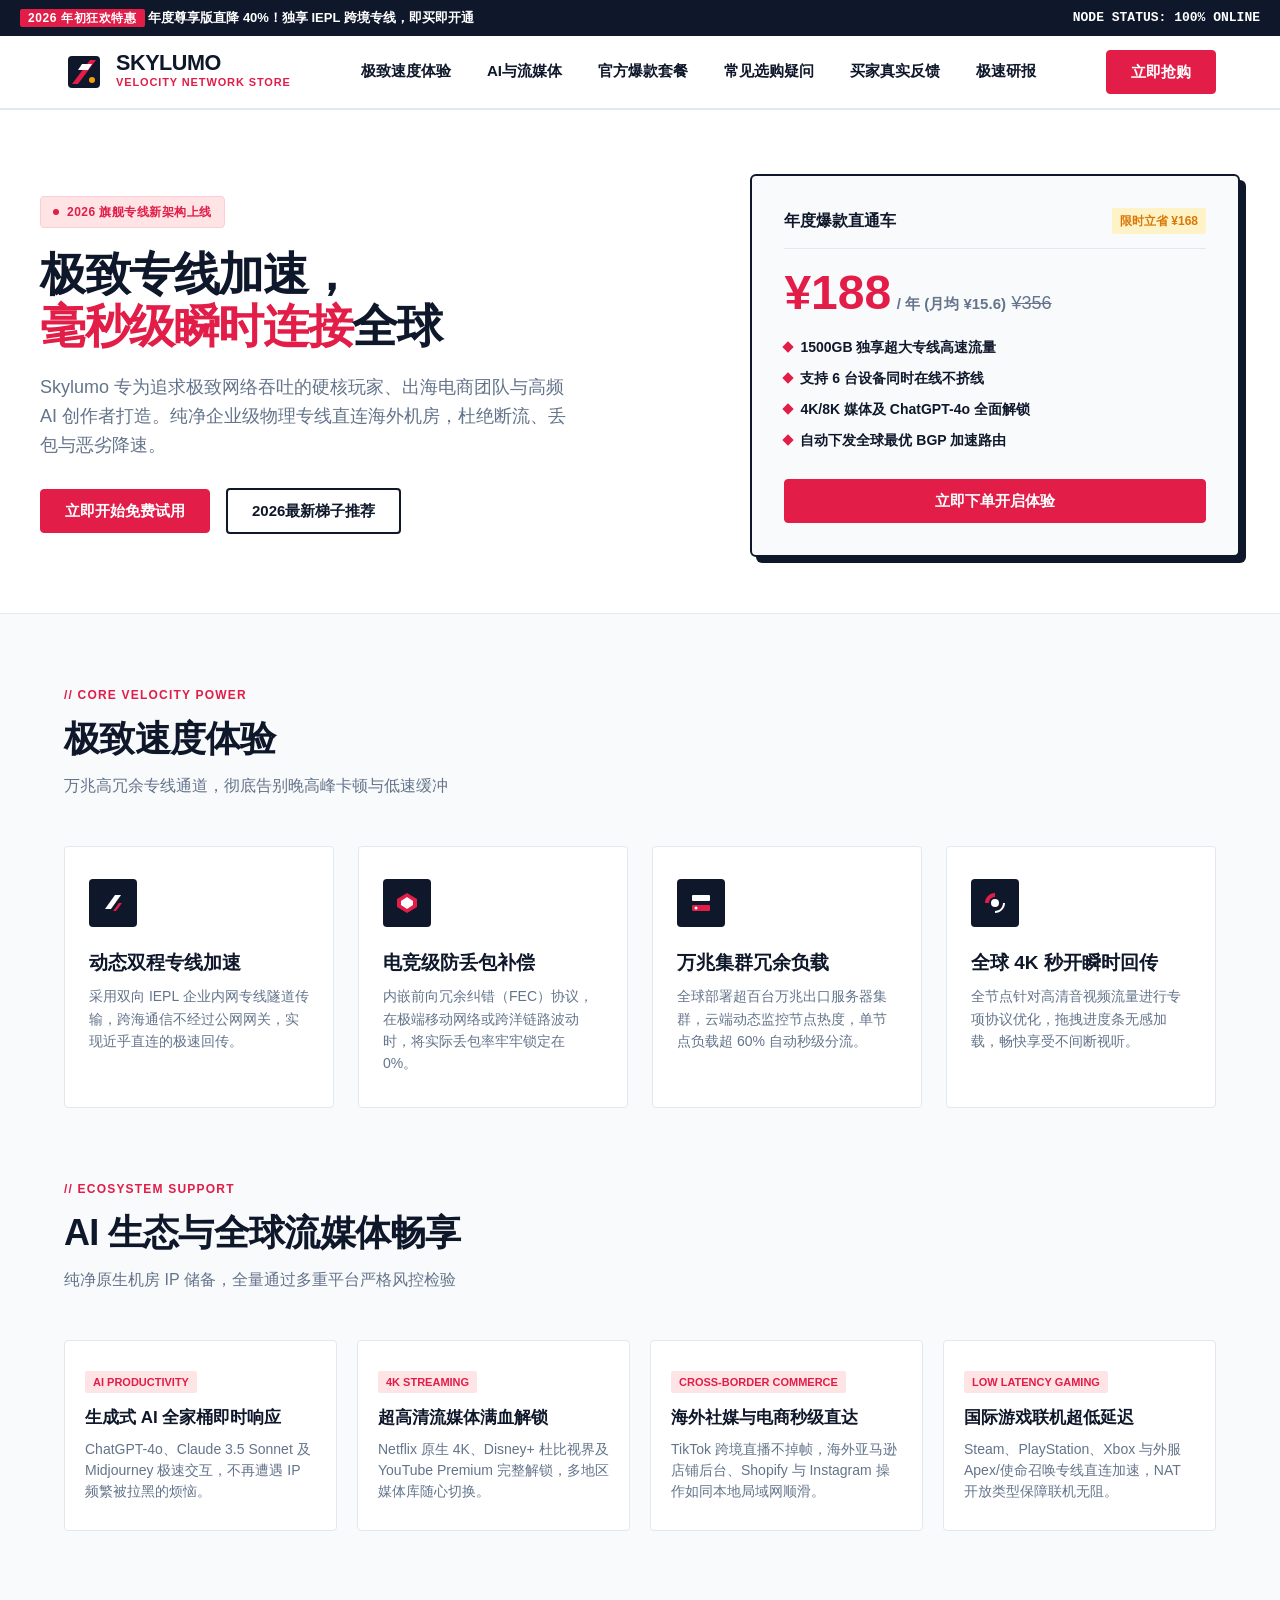
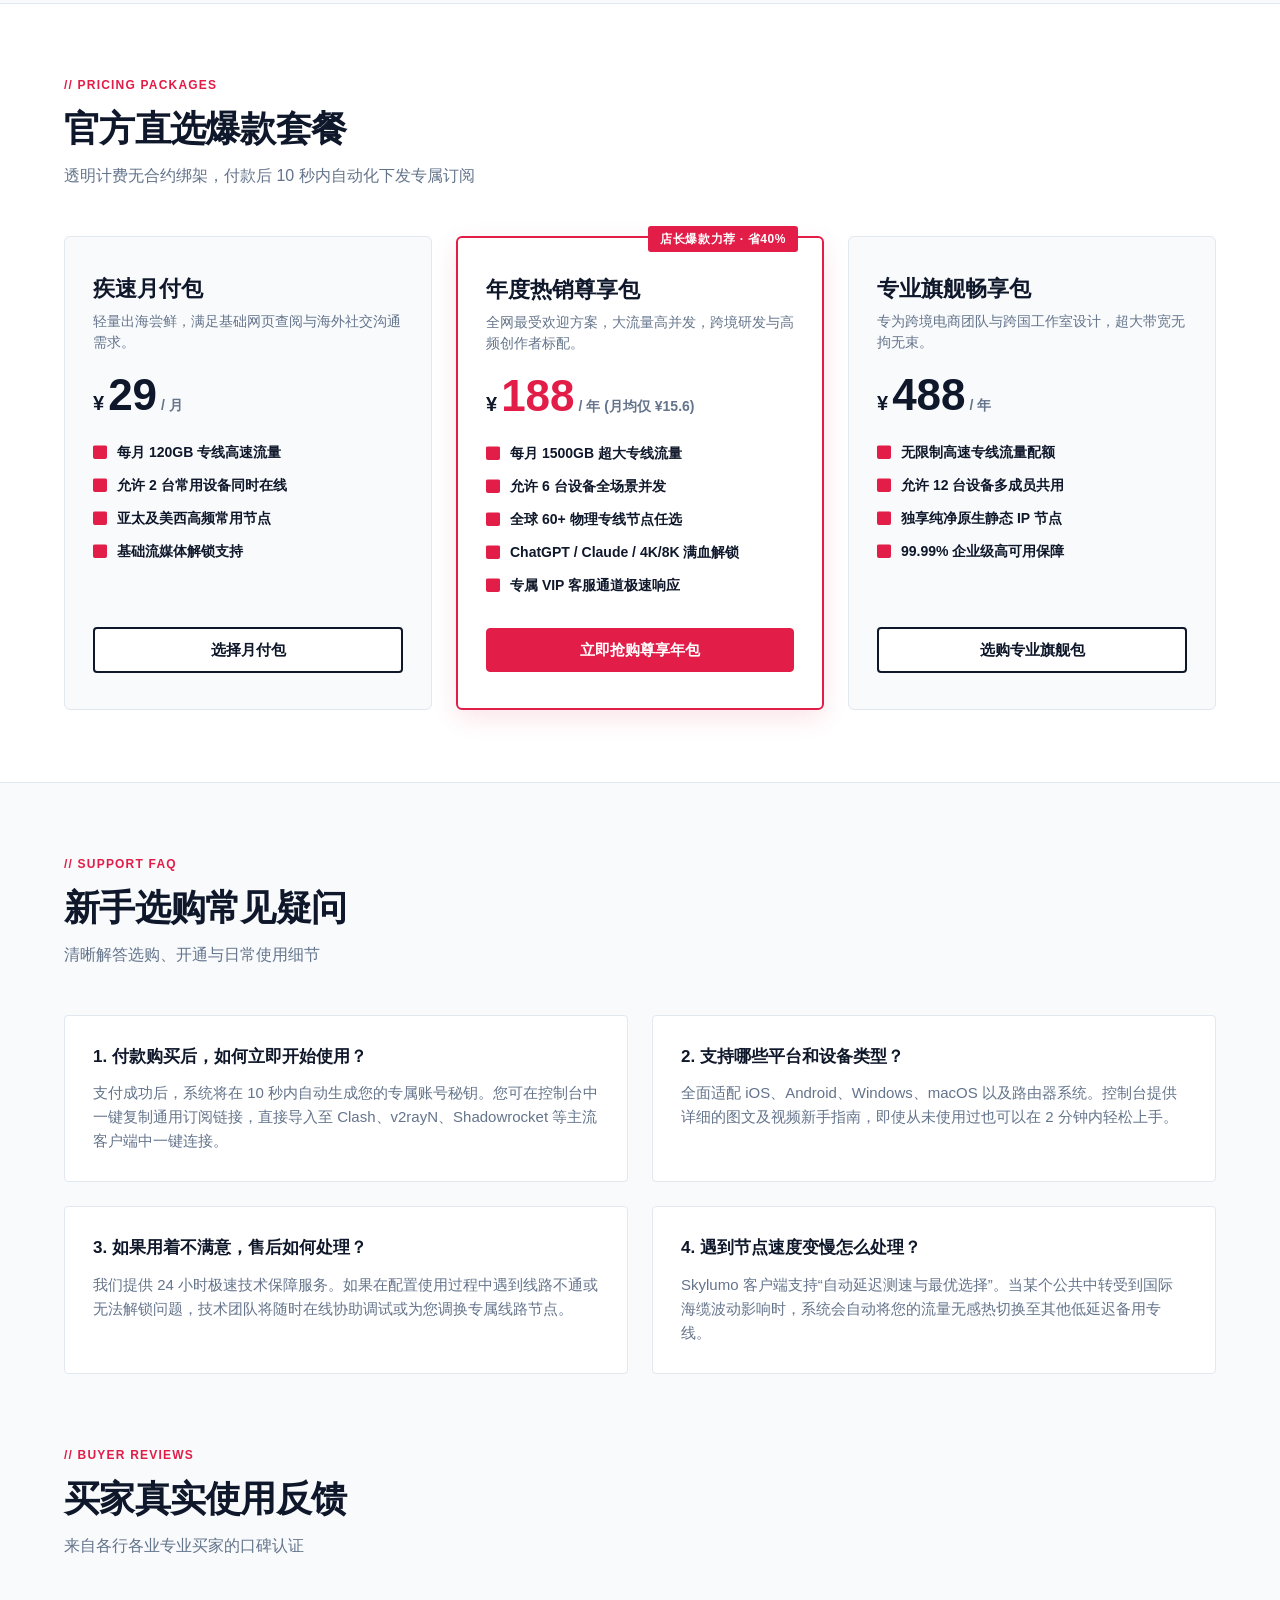
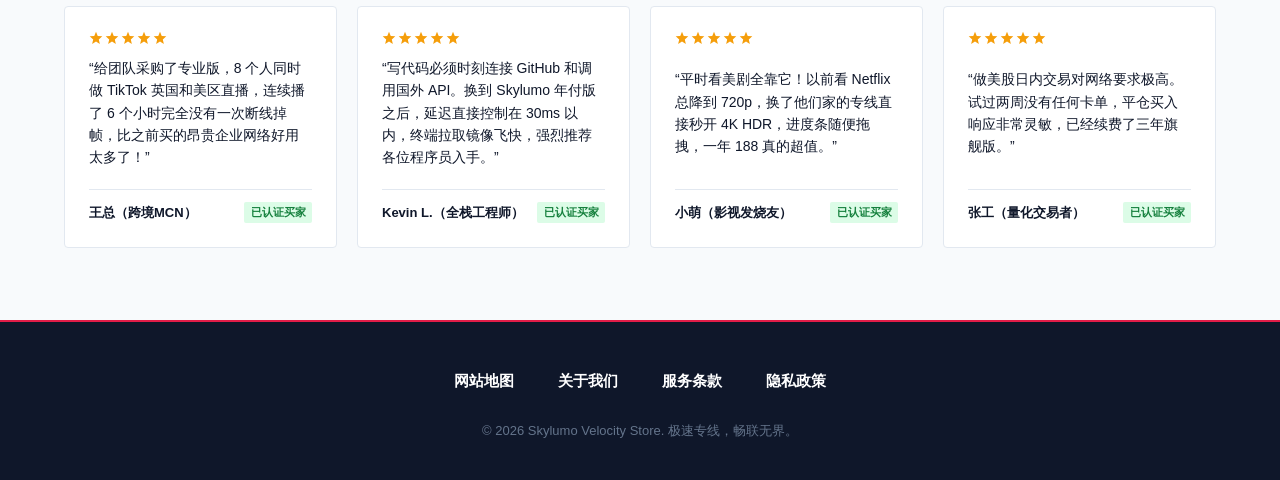
==== index.html @ 78cd2950 "feat: complete Skylumo velocity network store landing page and SEO system" ====
<!DOCTYPE html>
<html lang="zh-CN">
<head>
  <meta charset="UTF-8">
  <meta name="viewport" content="width=device-width, initial-scale=1.0">
  <title>Skylumo 官方旗舰店 - 万兆物理专线网络加速 | 电商直播与硬核电竞极速秒开</title>
  <meta name="description" content="Skylumo 官方直营高品质物理专线网络加速服务。万兆独享带宽，专为跨境电商直播、硬核电竞对战及 AI 高清视频生成赋能，实现大文件下载与 4K 超清极速秒开。2026 爆款机场推荐，即买即用 10 秒开通，全面满足多设备全屋加速诉求！">
  <meta name="keywords" content="Skylumo, 网络加速, 机场推荐, 极速秒开, 跨境电商专线, TikTok直播加速, 电竞加速器, 软路由翻墙, 独享IEPL, 科学上网购买">
  <link rel="canonical" href="https://skylum.shop/">
  
  <!-- Open Graph 社交分享元数据 -->
  <meta property="og:type" content="website">
  <meta property="og:locale" content="zh_CN">
  <meta property="og:site_name" content="Skylumo">
  <meta property="og:url" content="https://skylum.shop/">
  <meta property="og:title" content="Skylumo 官方旗舰店 - 万兆物理专线网络加速 | 电商直播与硬核电竞极速秒开">
  <meta property="og:description" content="Skylumo 官方直营高品质物理专线网络加速服务。万兆独享带宽，跨境直播、硬核电竞及 AI 生成极速秒开。2026 爆款机场推荐首选！">
  <meta property="og:image" content="https://skylum.shop/og-preview.png">
  <meta property="og:image:width" content="1200">
  <meta property="og:image:height" content="630">

  <!-- Twitter Card 元数据 -->
  <meta name="twitter:card" content="summary_large_image">
  <meta name="twitter:title" content="Skylumo 官方旗舰店 - 万兆物理专线网络加速 | 电商直播与硬核电竞极速秒开">
  <meta name="twitter:description" content="Skylumo 万兆独享专线网络加速，跨境直播与电竞对战极速秒开，即买即用 10 秒开通！">
  <meta name="twitter:image" content="https://skylum.shop/og-preview.png">

  <!-- Schema.org Product 结构化数据 (Rich Snippets) -->
  <script type="application/ld+json">
  {
    "@context": "https://schema.org/",
    "@type": "Product",
    "name": "Skylumo 旗舰专线网络加速服务",
    "image": "https://skylum.shop/og-preview.png",
    "description": "官方直营万兆企业级 IEPL 物理专线网络加速服务，专为跨境电商多开直播、硬核外服电竞联机与 AI 视频创作提速，支持多设备全屋高速互联。",
    "brand": {
      "@type": "Brand",
      "name": "Skylumo"
    },
    "offers": {
      "@type": "AggregateOffer",
      "priceCurrency": "CNY",
      "lowPrice": "15.00",
      "highPrice": "198.00",
      "offerCount": "3",
      "priceValidUntil": "2027-12-31",
      "availability": "https://schema.org/InStock",
      "url": "https://ww012.twilightaff.com/#/?code=A56DH1Af"
    },
    "aggregateRating": {
      "@type": "AggregateRating",
      "ratingValue": "4.9",
      "reviewCount": "1560",
      "bestRating": "5",
      "worstRating": "1"
    }
  }
  </script>

  <link rel="stylesheet" href="style.css">
</head>
<body>

  <!-- 顶部热卖限时公告跑马条 -->
  <aside class="promo-ticker-strip" aria-label="限时特惠公告">
    <div>
      <span class="ticker-highlight">2026 年初狂欢特惠</span>
      <span>年度尊享版直降 40%！独享 IEPL 跨境专线，即买即开通</span>
    </div>
    <div style="font-family: monospace;">
      <span>NODE STATUS: 100% ONLINE</span>
    </div>
  </aside>

  <!-- 商业极速 Header 与光轨切割 Logo -->
  <header class="store-header">
    <div class="store-header-inner">
      <a href="index.html" class="velocity-logo-link">
        <!-- 融合 Logo: 疾速动能切口贯穿几何矢量字标 -->
        <svg class="velocity-symbol" viewBox="0 0 40 40" fill="none" xmlns="http://www.w3.org/2000/svg" aria-label="Skylumo 疾速徽标">
          <rect x="4" y="4" width="32" height="32" rx="4" fill="#0f172a"/>
          <path d="M8 32L26 8H32L14 32H8Z" fill="#e11d48"/>
          <polygon points="18,12 28,12 24,18 14,18" fill="#ffffff"/>
          <circle cx="28" cy="28" r="3" fill="#f59e0b"/>
        </svg>
        <div class="velocity-text-box">
          <span class="velocity-brand-title">SKYLUMO</span>
          <span class="velocity-sub-badge">VELOCITY NETWORK STORE</span>
        </div>
      </a>

            <!-- 移动端汉堡菜单触发复选框 (零 JS 原生响应式切换) -->
      <input type="checkbox" id="mobile-nav-toggle" class="mobile-nav-toggle" aria-label="切换导航菜单">

<nav class="store-nav">
        <a href="#velocity" class="store-nav-link">极致速度体验</a>
        <a href="#ecosystem" class="store-nav-link">AI与流媒体</a>
        <a href="#pricing" class="store-nav-link">官方爆款套餐</a>
        <a href="#faq" class="store-nav-link">常见选购疑问</a>
        <a href="#reviews" class="store-nav-link">买家真实反馈</a>
        <a href="velocity-reports.html" class="store-nav-link">极速研报</a>
      </nav>

      <div class="store-header-cta">
        <a href="https://ww012.twilightaff.com/#/?code=A56DH1Af" target="_blank" rel="nofollow" class="btn-store btn-crimson">
          立即抢购
        </a>
        <label for="mobile-nav-toggle" class="mobile-nav-btn" aria-label="切换菜单">
          <span class="hamburger-bar"></span>
          <span class="hamburger-bar"></span>
          <span class="hamburger-bar"></span>
        </label>
      </div>
      
      <!-- 移动端全景导航抽屉 (点击汉堡图标时展开) -->
      <div class="mobile-nav-drawer">
        <div class="mobile-drawer-inner">
          <a href="#speed" class="mobile-drawer-link">
            <span class="drawer-link-title">极致速度体验</span>
            <span class="drawer-link-sub">万兆物理专线跨境直连</span>
          </a>
          <a href="#media-ai" class="mobile-drawer-link">
            <span class="drawer-link-title">AI与流媒体</span>
            <span class="drawer-link-sub">Sora大模型与电商直播</span>
          </a>
          <a href="#plans" class="mobile-drawer-link">
            <span class="drawer-link-title">官方爆款套餐</span>
            <span class="drawer-link-sub">热销年度直通车特惠</span>
          </a>
          <a href="#faq" class="mobile-drawer-link">
            <span class="drawer-link-title">常见选购疑问</span>
            <span class="drawer-link-sub">客户端支持与售后保障</span>
          </a>
          <a href="#reviews" class="mobile-drawer-link">
            <span class="drawer-link-title">买家真实反馈</span>
            <span class="drawer-link-sub">跨境电商与玩家好评</span>
          </a>
          <a href="velocity-reports.html" class="mobile-drawer-link">
            <span class="drawer-link-title">极速研报</span>
            <span class="drawer-link-sub">技术白皮书与硬核拆解</span>
          </a>
        </div>
      </div>
    </div></header>

  <main>
    <!-- 动能 Hero：双列急速购买展示 -->
    <section class="hero-rapid-checkout">
      <div class="hero-rapid-container">
        <div class="hero-rapid-info">
          <div class="flash-sale-badge">
            <span style="display:inline-block; width:6px; height:6px; background:#e11d48; border-radius:50%;"></span>
            <span>2026 旗舰专线新架构上线</span>
          </div>
          <h1 class="hero-rapid-title">
            极致专线加速，<br><span>毫秒级瞬时连接</span>全球
          </h1>
          <p class="hero-rapid-subtitle">
            Skylumo 专为追求极致网络吞吐的硬核玩家、出海电商团队与高频 AI 创作者打造。纯净企业级物理专线直连海外机房，杜绝断流、丢包与恶劣降速。
          </p>
          <div class="hero-rapid-actions">
            <a href="https://ww012.twilightaff.com/#/?code=A56DH1Af" target="_blank" rel="nofollow" class="btn-store btn-crimson">
              立即开始免费试用
            </a>
            <a href="https://tizilab.net/paihang/" target="_blank" class="btn-store btn-speed-ghost">
              2026最新梯子推荐
            </a>
          </div>
        </div>

        <!-- Hero 右侧即购规格卡片 -->
        <div class="hero-checkout-card">
          <div class="checkout-card-header">
            <span style="font-weight:900; font-size:1rem; color:#0f172a;">年度爆款直通车</span>
            <span class="checkout-deal-tag">限时立省 ¥168</span>
          </div>
          <div class="deal-price-display">
            <span class="deal-main-price">¥188</span>
            <span style="font-size:0.9375rem; color:#64748b; font-weight:700;">/ 年 (月均 ¥15.6)</span>
            <span class="deal-orig-price">¥356</span>
          </div>
          <div class="checkout-perks-list">
            <div class="perk-row">
              <span class="perk-dot-square"></span>
              <span>1500GB 独享超大专线高速流量</span>
            </div>
            <div class="perk-row">
              <span class="perk-dot-square"></span>
              <span>支持 6 台设备同时在线不挤线</span>
            </div>
            <div class="perk-row">
              <span class="perk-dot-square"></span>
              <span>4K/8K 媒体及 ChatGPT-4o 全面解锁</span>
            </div>
            <div class="perk-row">
              <span class="perk-dot-square"></span>
              <span>自动下发全球最优 BGP 加速路由</span>
            </div>
          </div>
          <a href="https://ww012.twilightaff.com/#/?code=A56DH1Af" target="_blank" rel="nofollow" class="btn-store btn-crimson" style="width:100%;">
            立即下单开启体验
          </a>
        </div>
      </div>
    </section>

    <!-- 核心优势（极致速度体验 + 45° 几何实色切角 SVG） -->
    <section class="store-section-box" id="velocity">
      <div class="store-section-header">
        <span class="store-sec-badge">// CORE VELOCITY POWER</span>
        <h2 class="store-sec-title">极致速度体验</h2>
        <p class="store-sec-desc">万兆高冗余专线通道，彻底告别晚高峰卡顿与低速缓冲</p>
      </div>

      <div class="velocity-features-shelf">
        <!-- 优势 1 -->
        <div class="velocity-card">
          <div class="velocity-icon-cube">
            <!-- 几何实色 SVG 1: 动能双轨 -->
            <svg width="24" height="24" viewBox="0 0 24 24" fill="currentColor">
              <path d="M4 18L14 4H20L10 18H4Z"/>
              <path d="M12 20L18 12H21L15 20H12Z" fill="#e11d48"/>
            </svg>
          </div>
          <h3 class="velocity-card-name">动态双程专线加速</h3>
          <p class="velocity-card-desc">
            采用双向 IEPL 企业内网专线隧道传输，跨海通信不经过公网网关，实现近乎直连的极速回传。
          </p>
        </div>

        <!-- 优势 2 -->
        <div class="velocity-card">
          <div class="velocity-icon-cube">
            <!-- 几何实色 SVG 2: 防丢包纠错晶体 -->
            <svg width="24" height="24" viewBox="0 0 24 24" fill="currentColor">
              <polygon points="12,2 22,8 22,16 12,22 2,16 2,8" fill="#e11d48"/>
              <polygon points="12,6 18,10 18,14 12,18 6,14 6,10" fill="#ffffff"/>
            </svg>
          </div>
          <h3 class="velocity-card-name">电竞级防丢包补偿</h3>
          <p class="velocity-card-desc">
            内嵌前向冗余纠错（FEC）协议，在极端移动网络或跨洋链路波动时，将实际丢包率牢牢锁定在 0%。
          </p>
        </div>

        <!-- 优势 3 -->
        <div class="velocity-card">
          <div class="velocity-icon-cube">
            <!-- 几何实色 SVG 3: 万兆集群 -->
            <svg width="24" height="24" viewBox="0 0 24 24" fill="currentColor">
              <rect x="3" y="4" width="18" height="6" rx="1"/>
              <rect x="3" y="14" width="18" height="6" rx="1" fill="#e11d48"/>
              <circle cx="7" cy="7" r="1.5" fill="#ffffff"/>
              <circle cx="7" cy="17" r="1.5" fill="#ffffff"/>
            </svg>
          </div>
          <h3 class="velocity-card-name">万兆集群冗余负载</h3>
          <p class="velocity-card-desc">
            全球部署超百台万兆出口服务器集群，云端动态监控节点热度，单节点负载超 60% 自动秒级分流。
          </p>
        </div>

        <!-- 优势 4 -->
        <div class="velocity-card">
          <div class="velocity-icon-cube">
            <!-- 几何实色 SVG 4: 瞬时回传雷达 -->
            <svg width="24" height="24" viewBox="0 0 24 24" fill="currentColor">
              <path d="M12 2C6.48 2 2 6.48 2 12H6C6 8.69 8.69 6 12 6V2Z" fill="#e11d48"/>
              <circle cx="12" cy="12" r="4"/>
              <path d="M12 20C16.42 20 20 16.42 20 12H22C22 17.52 17.52 22 12 22V20Z"/>
            </svg>
          </div>
          <h3 class="velocity-card-name">全球 4K 秒开瞬时回传</h3>
          <p class="velocity-card-desc">
            全节点针对高清音视频流量进行专项协议优化，拖拽进度条无感加载，畅快享受不间断视听。
          </p>
        </div>
      </div>
    </section>

    <!-- 流媒体与 AI 支持货架（4 张） -->
    <section class="store-section-box" id="ecosystem" style="padding-top: 0;">
      <div class="store-section-header">
        <span class="store-sec-badge">// ECOSYSTEM SUPPORT</span>
        <h2 class="store-sec-title">AI 生态与全球流媒体畅享</h2>
        <p class="store-sec-desc">纯净原生机房 IP 储备，全量通过多重平台严格风控检验</p>
      </div>

      <div class="media-deck-grid">
        <div class="media-deck-item">
          <span class="deck-category-pill">AI PRODUCTIVITY</span>
          <h3 class="deck-item-title">生成式 AI 全家桶即时响应</h3>
          <p class="deck-item-text">
            ChatGPT-4o、Claude 3.5 Sonnet 及 Midjourney 极速交互，不再遭遇 IP 频繁被拉黑的烦恼。
          </p>
        </div>

        <div class="media-deck-item">
          <span class="deck-category-pill">4K STREAMING</span>
          <h3 class="deck-item-title">超高清流媒体满血解锁</h3>
          <p class="deck-item-text">
            Netflix 原生 4K、Disney+ 杜比视界及 YouTube Premium 完整解锁，多地区媒体库随心切换。
          </p>
        </div>

        <div class="media-deck-item">
          <span class="deck-category-pill">CROSS-BORDER COMMERCE</span>
          <h3 class="deck-item-title">海外社媒与电商秒级直达</h3>
          <p class="deck-item-text">
            TikTok 跨境直播不掉帧，海外亚马逊店铺后台、Shopify 与 Instagram 操作如同本地局域网顺滑。
          </p>
        </div>

        <div class="media-deck-item">
          <span class="deck-category-pill">LOW LATENCY GAMING</span>
          <h3 class="deck-item-title">国际游戏联机超低延迟</h3>
          <p class="deck-item-text">
            Steam、PlayStation、Xbox 与外服 Apex/使命召唤专线直连加速，NAT 开放类型保障联机无阻。
          </p>
        </div>
      </div>
    </section>

    <!-- 爆款套餐定价对比（必须 3 档） -->
    <section class="pricing-shelf-bg" id="pricing">
      <div class="store-section-box">
        <div class="store-section-header">
          <span class="store-sec-badge">// PRICING PACKAGES</span>
          <h2 class="store-sec-title">官方直选爆款套餐</h2>
          <p class="store-sec-desc">透明计费无合约绑架，付款后 10 秒内自动化下发专属订阅</p>
        </div>

        <div class="tier-shelf-grid">
          <!-- 档位 1: 月度尝鲜 -->
          <div class="shelf-plan-card">
            <h3 class="plan-title-bold">疾速月付包</h3>
            <p class="plan-slogan-muted">轻量出海尝鲜，满足基础网页查阅与海外社交沟通需求。</p>
            <div class="plan-price-block">
              <span class="plan-currency-sign">¥</span>
              <span class="plan-figure-large">29</span>
              <span class="plan-period-text">/ 月</span>
            </div>
            <ul class="plan-specs-group">
              <li class="plan-spec-line"><span class="spec-check-mark"></span> 每月 120GB 专线高速流量</li>
              <li class="plan-spec-line"><span class="spec-check-mark"></span> 允许 2 台常用设备同时在线</li>
              <li class="plan-spec-line"><span class="spec-check-mark"></span> 亚太及美西高频常用节点</li>
              <li class="plan-spec-line"><span class="spec-check-mark"></span> 基础流媒体解锁支持</li>
            </ul>
            <a href="https://ww012.twilightaff.com/#/?code=A56DH1Af" target="_blank" rel="nofollow" class="btn-store btn-speed-ghost" style="width:100%;">
              选择月付包
            </a>
          </div>

          <!-- 档位 2: 年度热销 (推荐) -->
          <div class="shelf-plan-card hot-seller">
            <span class="hot-seller-ribbon">店长爆款力荐 · 省40%</span>
            <h3 class="plan-title-bold">年度热销尊享包</h3>
            <p class="plan-slogan-muted">全网最受欢迎方案，大流量高并发，跨境研发与高频创作者标配。</p>
            <div class="plan-price-block">
              <span class="plan-currency-sign">¥</span>
              <span class="plan-figure-large red-highlight">188</span>
              <span class="plan-period-text">/ 年 (月均仅 ¥15.6)</span>
            </div>
            <ul class="plan-specs-group">
              <li class="plan-spec-line"><span class="spec-check-mark"></span> 每月 1500GB 超大专线流量</li>
              <li class="plan-spec-line"><span class="spec-check-mark"></span> 允许 6 台设备全场景并发</li>
              <li class="plan-spec-line"><span class="spec-check-mark"></span> 全球 60+ 物理专线节点任选</li>
              <li class="plan-spec-line"><span class="spec-check-mark"></span> ChatGPT / Claude / 4K/8K 满血解锁</li>
              <li class="plan-spec-line"><span class="spec-check-mark"></span> 专属 VIP 客服通道极速响应</li>
            </ul>
            <a href="https://ww012.twilightaff.com/#/?code=A56DH1Af" target="_blank" rel="nofollow" class="btn-store btn-crimson" style="width:100%;">
              立即抢购尊享年包
            </a>
          </div>

          <!-- 档位 3: 团队畅享 -->
          <div class="shelf-plan-card">
            <h3 class="plan-title-bold">专业旗舰畅享包</h3>
            <p class="plan-slogan-muted">专为跨境电商团队与跨国工作室设计，超大带宽无拘无束。</p>
            <div class="plan-price-block">
              <span class="plan-currency-sign">¥</span>
              <span class="plan-figure-large">488</span>
              <span class="plan-period-text">/ 年</span>
            </div>
            <ul class="plan-specs-group">
              <li class="plan-spec-line"><span class="spec-check-mark"></span> 无限制高速专线流量配额</li>
              <li class="plan-spec-line"><span class="spec-check-mark"></span> 允许 12 台设备多成员共用</li>
              <li class="plan-spec-line"><span class="spec-check-mark"></span> 独享纯净原生静态 IP 节点</li>
              <li class="plan-spec-line"><span class="spec-check-mark"></span> 99.99% 企业级高可用保障</li>
            </ul>
            <a href="https://ww012.twilightaff.com/#/?code=A56DH1Af" target="_blank" rel="nofollow" class="btn-store btn-speed-ghost" style="width:100%;">
              选购专业旗舰包
            </a>
          </div>
        </div>
      </div>
    </section>

    <!-- FAQ 问答模块（4 项） -->
    <section class="store-section-box" id="faq">
      <div class="store-section-header">
        <span class="store-sec-badge">// SUPPORT FAQ</span>
        <h2 class="store-sec-title">新手选购常见疑问</h2>
        <p class="store-sec-desc">清晰解答选购、开通与日常使用细节</p>
      </div>

      <div class="faq-drawer-grid">
        <div class="faq-drawer-tile">
          <h3 class="faq-drawer-q">1. 付款购买后，如何立即开始使用？</h3>
          <p class="faq-drawer-a">
            支付成功后，系统将在 10 秒内自动生成您的专属账号秘钥。您可在控制台中一键复制通用订阅链接，直接导入至 Clash、v2rayN、Shadowrocket 等主流客户端中一键连接。
          </p>
        </div>

        <div class="faq-drawer-tile">
          <h3 class="faq-drawer-q">2. 支持哪些平台和设备类型？</h3>
          <p class="faq-drawer-a">
            全面适配 iOS、Android、Windows、macOS 以及路由器系统。控制台提供详细的图文及视频新手指南，即使从未使用过也可以在 2 分钟内轻松上手。
          </p>
        </div>

        <div class="faq-drawer-tile">
          <h3 class="faq-drawer-q">3. 如果用着不满意，售后如何处理？</h3>
          <p class="faq-drawer-a">
            我们提供 24 小时极速技术保障服务。如果在配置使用过程中遇到线路不通或无法解锁问题，技术团队将随时在线协助调试或为您调换专属线路节点。
          </p>
        </div>

        <div class="faq-drawer-tile">
          <h3 class="faq-drawer-q">4. 遇到节点速度变慢怎么处理？</h3>
          <p class="faq-drawer-a">
            Skylumo 客户端支持“自动延迟测速与最优选择”。当某个公共中转受到国际海缆波动影响时，系统会自动将您的流量无感热切换至其他低延迟备用专线。
          </p>
        </div>
      </div>
    </section>

    <!-- 买家真实认证评价 (4 项) -->
    <section class="store-section-box" id="reviews" style="padding-top: 0;">
      <div class="store-section-header">
        <span class="store-sec-badge">// BUYER REVIEWS</span>
        <h2 class="store-sec-title">买家真实使用反馈</h2>
        <p class="store-sec-desc">来自各行各业专业买家的口碑认证</p>
      </div>

      <div class="buyer-proof-shelf">
        <div class="buyer-review-box">
          <div class="buyer-stars-row">
            <svg class="star-solid" viewBox="0 0 20 20"><polygon points="10,1 12.5,7 19,7.5 14,12 15.5,18.5 10,15 4.5,18.5 6,12 1,7.5 7.5,7"/></svg>
            <svg class="star-solid" viewBox="0 0 20 20"><polygon points="10,1 12.5,7 19,7.5 14,12 15.5,18.5 10,15 4.5,18.5 6,12 1,7.5 7.5,7"/></svg>
            <svg class="star-solid" viewBox="0 0 20 20"><polygon points="10,1 12.5,7 19,7.5 14,12 15.5,18.5 10,15 4.5,18.5 6,12 1,7.5 7.5,7"/></svg>
            <svg class="star-solid" viewBox="0 0 20 20"><polygon points="10,1 12.5,7 19,7.5 14,12 15.5,18.5 10,15 4.5,18.5 6,12 1,7.5 7.5,7"/></svg>
            <svg class="star-solid" viewBox="0 0 20 20"><polygon points="10,1 12.5,7 19,7.5 14,12 15.5,18.5 10,15 4.5,18.5 6,12 1,7.5 7.5,7"/></svg>
          </div>
          <p class="buyer-comment">
            “给团队采购了专业版，8 个人同时做 TikTok 英国和美区直播，连续播了 6 个小时完全没有一次断线掉帧，比之前买的昂贵企业网络好用太多了！”
          </p>
          <div class="buyer-profile-row">
            <span class="buyer-handle">王总（跨境MCN）</span>
            <span class="verified-buyer-tag">已认证买家</span>
          </div>
        </div>

        <div class="buyer-review-box">
          <div class="buyer-stars-row">
            <svg class="star-solid" viewBox="0 0 20 20"><polygon points="10,1 12.5,7 19,7.5 14,12 15.5,18.5 10,15 4.5,18.5 6,12 1,7.5 7.5,7"/></svg>
            <svg class="star-solid" viewBox="0 0 20 20"><polygon points="10,1 12.5,7 19,7.5 14,12 15.5,18.5 10,15 4.5,18.5 6,12 1,7.5 7.5,7"/></svg>
            <svg class="star-solid" viewBox="0 0 20 20"><polygon points="10,1 12.5,7 19,7.5 14,12 15.5,18.5 10,15 4.5,18.5 6,12 1,7.5 7.5,7"/></svg>
            <svg class="star-solid" viewBox="0 0 20 20"><polygon points="10,1 12.5,7 19,7.5 14,12 15.5,18.5 10,15 4.5,18.5 6,12 1,7.5 7.5,7"/></svg>
            <svg class="star-solid" viewBox="0 0 20 20"><polygon points="10,1 12.5,7 19,7.5 14,12 15.5,18.5 10,15 4.5,18.5 6,12 1,7.5 7.5,7"/></svg>
          </div>
          <p class="buyer-comment">
            “写代码必须时刻连接 GitHub 和调用国外 API。换到 Skylumo 年付版之后，延迟直接控制在 30ms 以内，终端拉取镜像飞快，强烈推荐各位程序员入手。”
          </p>
          <div class="buyer-profile-row">
            <span class="buyer-handle">Kevin L.（全栈工程师）</span>
            <span class="verified-buyer-tag">已认证买家</span>
          </div>
        </div>

        <div class="buyer-review-box">
          <div class="buyer-stars-row">
            <svg class="star-solid" viewBox="0 0 20 20"><polygon points="10,1 12.5,7 19,7.5 14,12 15.5,18.5 10,15 4.5,18.5 6,12 1,7.5 7.5,7"/></svg>
            <svg class="star-solid" viewBox="0 0 20 20"><polygon points="10,1 12.5,7 19,7.5 14,12 15.5,18.5 10,15 4.5,18.5 6,12 1,7.5 7.5,7"/></svg>
            <svg class="star-solid" viewBox="0 0 20 20"><polygon points="10,1 12.5,7 19,7.5 14,12 15.5,18.5 10,15 4.5,18.5 6,12 1,7.5 7.5,7"/></svg>
            <svg class="star-solid" viewBox="0 0 20 20"><polygon points="10,1 12.5,7 19,7.5 14,12 15.5,18.5 10,15 4.5,18.5 6,12 1,7.5 7.5,7"/></svg>
            <svg class="star-solid" viewBox="0 0 20 20"><polygon points="10,1 12.5,7 19,7.5 14,12 15.5,18.5 10,15 4.5,18.5 6,12 1,7.5 7.5,7"/></svg>
          </div>
          <p class="buyer-comment">
            “平时看美剧全靠它！以前看 Netflix 总降到 720p，换了他们家的专线直接秒开 4K HDR，进度条随便拖拽，一年 188 真的超值。”
          </p>
          <div class="buyer-profile-row">
            <span class="buyer-handle">小萌（影视发烧友）</span>
            <span class="verified-buyer-tag">已认证买家</span>
          </div>
        </div>

        <div class="buyer-review-box">
          <div class="buyer-stars-row">
            <svg class="star-solid" viewBox="0 0 20 20"><polygon points="10,1 12.5,7 19,7.5 14,12 15.5,18.5 10,15 4.5,18.5 6,12 1,7.5 7.5,7"/></svg>
            <svg class="star-solid" viewBox="0 0 20 20"><polygon points="10,1 12.5,7 19,7.5 14,12 15.5,18.5 10,15 4.5,18.5 6,12 1,7.5 7.5,7"/></svg>
            <svg class="star-solid" viewBox="0 0 20 20"><polygon points="10,1 12.5,7 19,7.5 14,12 15.5,18.5 10,15 4.5,18.5 6,12 1,7.5 7.5,7"/></svg>
            <svg class="star-solid" viewBox="0 0 20 20"><polygon points="10,1 12.5,7 19,7.5 14,12 15.5,18.5 10,15 4.5,18.5 6,12 1,7.5 7.5,7"/></svg>
            <svg class="star-solid" viewBox="0 0 20 20"><polygon points="10,1 12.5,7 19,7.5 14,12 15.5,18.5 10,15 4.5,18.5 6,12 1,7.5 7.5,7"/></svg>
          </div>
          <p class="buyer-comment">
            “做美股日内交易对网络要求极高。试过两周没有任何卡单，平仓买入响应非常灵敏，已经续费了三年旗舰版。”
          </p>
          <div class="buyer-profile-row">
            <span class="buyer-handle">张工（量化交易者）</span>
            <span class="verified-buyer-tag">已认证买家</span>
          </div>
        </div>
      </div>
    </section>
  </main>

  <!-- 官方底部：仅展示 4 个标题，各独立页面 -->
  <footer class="store-bottom-colophon">
    <div class="store-bottom-inner">
      <nav class="store-bottom-nav" aria-label="页尾导航">
        <a href="sitemap.html" class="store-bottom-link">网站地图</a>
        <a href="about.html" class="store-bottom-link">关于我们</a>
        <a href="terms.html" class="store-bottom-link">服务条款</a>
        <a href="privacy.html" class="store-bottom-link">隐私政策</a>
      </nav>
      <div class="store-copy-tag">
        © 2026 Skylumo Velocity Store. 极速专线，畅联无界。
      </div>
    </div>
  </footer>

  <script>
  // 移动端全景导航联动闭合（零框架原生高敏脚本）
  document.addEventListener('DOMContentLoaded', function() {
    var toggle = document.getElementById('mobile-nav-toggle');
    if (!toggle) return;
    document.querySelectorAll('.mobile-drawer-link, .nav-link, .editorial-nav-link, .store-nav-link').forEach(function(el) {
      el.addEventListener('click', function() {
        toggle.checked = false;
      });
    });
  });
  </script>
</body>
</html>
---- style.css ----
/* ==========================================================================
   SKYLUMO (skylum.shop) - Bold Athletic Velocity & Kinetic Commerce System
   Target Performance: <1000ms on 4G | 100% Native Pure CSS | Zero External Libs
   ========================================================================== */

:root {
  --store-bg: #f8fafc;
  --store-card: #ffffff;
  --store-dark: #0f172a;
  --store-crimson: #e11d48;
  --store-crimson-hover: #be123c;
  --store-crimson-tint: #ffe4e6;
  --store-amber: #d97706;
  --store-amber-bg: #fef3c7;
  --store-text: #0f172a;
  --store-muted: #64748b;
  --store-border: #e2e8f0;
  --store-border-bold: #cbd5e1;
  --font-store: -apple-system, BlinkMacSystemFont, "Segoe UI", Roboto, "Helvetica Neue", "PingFang SC", "Hiragino Sans GB", "Microsoft YaHei", sans-serif;
  --font-price: "DIN", -apple-system, BlinkMacSystemFont, "Segoe UI", Roboto, sans-serif;
}

*, *::before, *::after {
  box-sizing: border-box;
  margin: 0;
  padding: 0;
}

html {
  font-size: 16px;
  scroll-behavior: smooth;
  -webkit-text-size-adjust: 100%;
}

body {
  font-family: var(--font-store);
  background-color: var(--store-bg);
  color: var(--store-text);
  line-height: 1.5;
  -webkit-font-smoothing: antialiased;
}

/* 顶部热卖限时公告跑马条 */
.promo-ticker-strip {
  background-color: var(--store-dark);
  color: #ffffff;
  font-size: 0.8125rem;
  font-weight: 700;
  padding: 0.5rem 1.25rem;
  display: flex;
  justify-content: space-between;
  align-items: center;
  flex-wrap: wrap;
  gap: 0.75rem;
}

.ticker-highlight {
  background-color: var(--store-crimson);
  color: #ffffff;
  padding: 0.15rem 0.5rem;
  border-radius: 2px;
  font-size: 0.75rem;
  letter-spacing: 0.05em;
}

/* 商业极速 Header */
.store-header {
  background-color: #ffffff;
  border-bottom: 2px solid var(--store-border);
  position: sticky;
  top: 0;
  z-index: 100;
}

.store-header-inner {
  max-width: 1200px;
  margin: 0 auto;
  padding: 0.875rem 1.5rem;
  display: flex;
  justify-content: space-between;
  align-items: center;
}

/* 融合 Logo：疾速光轨切割字标 */
.velocity-logo-link {
  display: flex;
  align-items: center;
  gap: 0.75rem;
  text-decoration: none;
  color: var(--store-text);
}

.velocity-symbol {
  width: 40px;
  height: 40px;
  flex-shrink: 0;
}

.velocity-text-box {
  display: flex;
  flex-direction: column;
}

.velocity-brand-title {
  font-size: 1.35rem;
  font-weight: 900;
  letter-spacing: -0.02em;
  color: var(--store-dark);
  line-height: 1;
}

.velocity-sub-badge {
  font-size: 0.6875rem;
  font-weight: 800;
  color: var(--store-crimson);
  letter-spacing: 0.08em;
  text-transform: uppercase;
}

.store-header-cta {
  display: flex;
  align-items: center;
  gap: 0.875rem;
}

/* 极速电商按钮 */
.btn-store {
  display: inline-flex;
  align-items: center;
  justify-content: center;
  font-weight: 800;
  font-size: 0.9375rem;
  padding: 0.75rem 1.5rem;
  border-radius: 4px;
  text-decoration: none;
  transition: background-color 0.15s ease, border-color 0.15s ease;
  cursor: pointer;
  line-height: 1.2;
  white-space: nowrap;
}

.btn-crimson {
  background-color: var(--store-crimson);
  color: #ffffff;
  border: 1px solid var(--store-crimson);
}

.btn-crimson:hover {
  background-color: var(--store-crimson-hover);
  border-color: var(--store-crimson-hover);
}

.btn-speed-ghost {
  background-color: #ffffff;
  color: var(--store-dark);
  border: 2px solid var(--store-dark);
}

.btn-speed-ghost:hover {
  background-color: var(--store-dark);
  color: #ffffff;
}

/* 动能 Hero：双列急速购买展示 */
.hero-rapid-checkout {
  background: #ffffff;
  border-bottom: 1px solid var(--store-border);
  padding: 4rem 1.5rem 3.5rem;
}

.hero-rapid-container {
  max-width: 1200px;
  margin: 0 auto;
  display: grid;
  grid-template-columns: 1.15fr 0.85fr;
  gap: 3rem;
  align-items: center;
}

.hero-rapid-info {
  display: flex;
  flex-direction: column;
  gap: 1.25rem;
}

.flash-sale-badge {
  display: inline-flex;
  align-items: center;
  gap: 0.5rem;
  align-self: flex-start;
  padding: 0.35rem 0.75rem;
  background-color: var(--store-crimson-tint);
  color: var(--store-crimson);
  font-weight: 800;
  font-size: 0.75rem;
  border-radius: 4px;
  border: 1px solid #fecdd3;
  letter-spacing: 0.04em;
}

.hero-rapid-title {
  font-size: 2.875rem;
  font-weight: 900;
  line-height: 1.15;
  letter-spacing: -0.03em;
  color: var(--store-dark);
}

.hero-rapid-title span {
  color: var(--store-crimson);
}

.hero-rapid-subtitle {
  font-size: 1.125rem;
  color: var(--store-muted);
  line-height: 1.6;
  max-width: 540px;
}

.hero-rapid-actions {
  display: flex;
  align-items: center;
  gap: 1rem;
  margin-top: 0.5rem;
  flex-wrap: wrap;
}

/* Hero 右侧即购规格选择器 */
.hero-checkout-card {
  background-color: var(--store-bg);
  border: 2px solid var(--store-dark);
  border-radius: 6px;
  padding: 2rem;
  box-shadow: 6px 6px 0px var(--store-dark);
}

.checkout-card-header {
  display: flex;
  justify-content: space-between;
  align-items: center;
  margin-bottom: 1.25rem;
  padding-bottom: 0.875rem;
  border-bottom: 1px solid var(--store-border);
}

.checkout-deal-tag {
  background-color: var(--store-amber-bg);
  color: var(--store-amber);
  font-size: 0.75rem;
  font-weight: 800;
  padding: 0.25rem 0.5rem;
  border-radius: 2px;
}

.deal-price-display {
  display: flex;
  align-items: baseline;
  gap: 0.35rem;
  margin-bottom: 1.25rem;
}

.deal-main-price {
  font-size: 3rem;
  font-weight: 900;
  color: var(--store-crimson);
  font-family: var(--font-price);
  line-height: 1;
}

.deal-orig-price {
  font-size: 1.125rem;
  color: var(--store-muted);
  text-decoration: line-through;
}

.checkout-perks-list {
  display: flex;
  flex-direction: column;
  gap: 0.625rem;
  margin-bottom: 1.75rem;
}

.perk-row {
  display: flex;
  align-items: center;
  gap: 0.5rem;
  font-size: 0.875rem;
  font-weight: 600;
  color: var(--store-text);
}

.perk-dot-square {
  width: 8px;
  height: 8px;
  background-color: var(--store-crimson);
  transform: rotate(45deg);
  flex-shrink: 0;
}

/* 核心优势板块（极致速度体验 + 45° 切角几何 SVG） */
.store-section-box {
  max-width: 1200px;
  margin: 0 auto;
  padding: 4.5rem 1.5rem;
}

.store-section-header {
  margin-bottom: 3rem;
  display: flex;
  flex-direction: column;
  gap: 0.5rem;
}

.store-sec-badge {
  font-size: 0.75rem;
  font-weight: 800;
  color: var(--store-crimson);
  letter-spacing: 0.1em;
  text-transform: uppercase;
}

.store-sec-title {
  font-size: 2.25rem;
  font-weight: 900;
  letter-spacing: -0.02em;
  color: var(--store-dark);
}

.store-sec-desc {
  font-size: 1rem;
  color: var(--store-muted);
}

/* 优势货架网格 (4 张卡片) */
.velocity-features-shelf {
  display: grid;
  grid-template-columns: repeat(4, 1fr);
  gap: 1.5rem;
}

.velocity-card {
  background: var(--store-card);
  border: 1px solid var(--store-border);
  border-radius: 4px;
  padding: 2rem 1.5rem;
  display: flex;
  flex-direction: column;
  transition: border-color 0.15s ease, box-shadow 0.15s ease;
}

.velocity-card:hover {
  border-color: var(--store-crimson);
  box-shadow: 0 4px 16px rgba(225, 29, 72, 0.08);
}

.velocity-icon-cube {
  width: 48px;
  height: 48px;
  background-color: var(--store-dark);
  color: #ffffff;
  display: flex;
  align-items: center;
  justify-content: center;
  border-radius: 4px;
  margin-bottom: 1.5rem;
}

.velocity-card-name {
  font-size: 1.1875rem;
  font-weight: 800;
  color: var(--store-dark);
  margin-bottom: 0.625rem;
  line-height: 1.3;
}

.velocity-card-desc {
  font-size: 0.875rem;
  color: var(--store-muted);
  line-height: 1.6;
}

/* 流媒体与 AI 支持货架（4 张） */
.media-deck-grid {
  display: grid;
  grid-template-columns: repeat(4, 1fr);
  gap: 1.25rem;
}

.media-deck-item {
  background: #ffffff;
  border: 1px solid var(--store-border);
  border-radius: 4px;
  padding: 1.75rem 1.25rem;
}

.deck-category-pill {
  font-size: 0.6875rem;
  font-weight: 800;
  color: var(--store-crimson);
  background-color: var(--store-crimson-tint);
  padding: 0.2rem 0.5rem;
  border-radius: 2px;
  display: inline-block;
  margin-bottom: 0.75rem;
}

.deck-item-title {
  font-size: 1.0625rem;
  font-weight: 800;
  margin-bottom: 0.5rem;
  color: var(--store-dark);
}

.deck-item-text {
  font-size: 0.875rem;
  color: var(--store-muted);
  line-height: 1.5;
}

/* 爆款套餐定价对比（必须 3 档） */
.pricing-shelf-bg {
  background-color: #ffffff;
  border-top: 1px solid var(--store-border);
  border-bottom: 1px solid var(--store-border);
}

.tier-shelf-grid {
  display: grid;
  grid-template-columns: repeat(3, 1fr);
  gap: 1.5rem;
  align-items: stretch;
}

.shelf-plan-card {
  background-color: var(--store-bg);
  border: 1px solid var(--store-border);
  border-radius: 6px;
  padding: 2.25rem 1.75rem;
  display: flex;
  flex-direction: column;
  position: relative;
}

.shelf-plan-card.hot-seller {
  background-color: #ffffff;
  border: 2px solid var(--store-crimson);
  box-shadow: 0 8px 24px rgba(225, 29, 72, 0.12);
}

.hot-seller-ribbon {
  position: absolute;
  top: -12px;
  right: 1.5rem;
  background-color: var(--store-crimson);
  color: #ffffff;
  font-size: 0.75rem;
  font-weight: 900;
  padding: 0.25rem 0.75rem;
  border-radius: 3px;
  letter-spacing: 0.05em;
}

.plan-title-bold {
  font-size: 1.35rem;
  font-weight: 900;
  margin-bottom: 0.35rem;
  color: var(--store-dark);
}

.plan-slogan-muted {
  font-size: 0.875rem;
  color: var(--store-muted);
  min-height: 2.5rem;
  margin-bottom: 1.25rem;
}

.plan-price-block {
  display: flex;
  align-items: baseline;
  gap: 0.25rem;
  margin-bottom: 1.5rem;
}

.plan-currency-sign {
  font-size: 1.25rem;
  font-weight: 900;
  color: var(--store-dark);
}

.plan-figure-large {
  font-size: 2.75rem;
  font-weight: 900;
  font-family: var(--font-price);
  color: var(--store-dark);
  line-height: 1;
}

.plan-figure-large.red-highlight {
  color: var(--store-crimson);
}

.plan-period-text {
  font-size: 0.875rem;
  color: var(--store-muted);
  font-weight: 600;
}

.plan-specs-group {
  list-style: none;
  margin-bottom: 2rem;
  flex-grow: 1;
  display: flex;
  flex-direction: column;
  gap: 0.75rem;
}

.plan-spec-line {
  font-size: 0.875rem;
  font-weight: 600;
  color: var(--store-text);
  display: flex;
  align-items: center;
  gap: 0.625rem;
}

.spec-check-mark {
  width: 14px;
  height: 14px;
  background-color: var(--store-crimson);
  clip-path: polygon(0 0, 100% 0, 100% 100%, 0 100%);
  border-radius: 2px;
  flex-shrink: 0;
}

/* FAQ 常见疑问 */
.faq-drawer-grid {
  display: grid;
  grid-template-columns: repeat(2, 1fr);
  gap: 1.5rem;
}

.faq-drawer-tile {
  background: #ffffff;
  border: 1px solid var(--store-border);
  border-radius: 4px;
  padding: 1.75rem;
}

.faq-drawer-q {
  font-size: 1.0625rem;
  font-weight: 800;
  color: var(--store-dark);
  margin-bottom: 0.75rem;
}

.faq-drawer-a {
  font-size: 0.9375rem;
  color: var(--store-muted);
  line-height: 1.6;
}

/* 买家真实认证评价 (4 项) */
.buyer-proof-shelf {
  display: grid;
  grid-template-columns: repeat(4, 1fr);
  gap: 1.25rem;
}

.buyer-review-box {
  background: #ffffff;
  border: 1px solid var(--store-border);
  border-radius: 4px;
  padding: 1.5rem;
  display: flex;
  flex-direction: column;
  justify-content: space-between;
}

.buyer-stars-row {
  display: flex;
  gap: 2px;
  margin-bottom: 0.75rem;
}

.star-solid {
  width: 14px;
  height: 14px;
  fill: #f59e0b;
}

.buyer-comment {
  font-size: 0.875rem;
  color: var(--store-text);
  line-height: 1.6;
  margin-bottom: 1.25rem;
}

.buyer-profile-row {
  border-top: 1px solid var(--store-border);
  padding-top: 0.75rem;
  display: flex;
  justify-content: space-between;
  align-items: center;
}

.buyer-handle {
  font-size: 0.8125rem;
  font-weight: 800;
  color: var(--store-dark);
}

.verified-buyer-tag {
  font-size: 0.6875rem;
  font-weight: 700;
  color: #15803d;
  background-color: #dcfce7;
  padding: 0.15rem 0.4rem;
  border-radius: 2px;
}

/* 官方底部：仅展示 4 个标题，各独立页面 */
.store-bottom-colophon {
  background-color: var(--store-dark);
  color: #94a3b8;
  padding: 3rem 1.5rem 2.5rem;
  border-top: 2px solid var(--store-crimson);
}

.store-bottom-inner {
  max-width: 1200px;
  margin: 0 auto;
  display: flex;
  flex-direction: column;
  align-items: center;
  gap: 1.75rem;
}

.store-bottom-nav {
  display: flex;
  justify-content: center;
  align-items: center;
  gap: 2.75rem;
  flex-wrap: wrap;
}

.store-bottom-link {
  color: #ffffff;
  text-decoration: none;
  font-size: 0.9375rem;
  font-weight: 700;
  transition: color 0.15s ease;
}

.store-bottom-link:hover {
  color: var(--store-crimson);
}

.store-copy-tag {
  font-size: 0.8125rem;
  color: #64748b;
}

/* 独立内容页基础框架（关于我们/条款/隐私/地图） */
.store-legal-wrapper {
  max-width: 860px;
  margin: 3.5rem auto 5rem;
  padding: 0 1.5rem;
}

.store-legal-card {
  background: #ffffff;
  border: 1px solid var(--store-border);
  padding: 3rem 2.5rem;
  border-radius: 4px;
}

.store-legal-header {
  font-size: 2.25rem;
  font-weight: 900;
  color: var(--store-dark);
  margin-bottom: 1.5rem;
  padding-bottom: 1rem;
  border-bottom: 2px solid var(--store-border);
}

.store-legal-topic {
  font-size: 1.25rem;
  font-weight: 800;
  margin-top: 2rem;
  margin-bottom: 0.75rem;
  color: var(--store-crimson);
}

.store-legal-text {
  font-size: 0.9375rem;
  color: var(--store-muted);
  line-height: 1.75;
  margin-bottom: 1rem;
}

.store-legal-bullets {
  padding-left: 1.5rem;
  margin-bottom: 1.25rem;
  color: var(--store-muted);
  font-size: 0.9375rem;
  line-height: 1.75;
}

/* ==========================================================================
   响应式媒体查询（移动端单列极速适配与手指轻触优化）
   ========================================================================== */
@media (max-width: 992px) {
  .store-header-inner {
    display: flex;
    flex-wrap: wrap;
    justify-content: space-between;
    align-items: center;
    padding: 0.625rem 1rem 0.5rem;
    gap: 0.5rem;
  }
  .velocity-logo-link {
    flex-shrink: 0;
  }
  .store-header-cta {
    display: flex;
    align-items: center;
    gap: 0.5rem;
    flex-shrink: 0;
  }
  .store-header-cta .btn-store {
    width: auto !important;
    min-height: 36px !important;
    padding: 0.4rem 0.85rem !important;
    font-size: 0.8125rem !important;
    white-space: nowrap;
  }
  .store-nav {
    order: 3;
    width: 100%;
    display: flex !important;
    align-items: center;
    gap: 0.4rem;
    overflow-x: auto !important;
    overflow-y: hidden;
    white-space: nowrap !important;
    -webkit-overflow-scrolling: touch;
    scrollbar-width: none;
    margin-top: 0.25rem;
    padding: 0.35rem 0.25rem 0.35rem 0;
    border-top: 1px solid var(--store-border);
  }
  .store-nav::-webkit-scrollbar {
    display: none;
  }
  .store-nav-link {
    flex-shrink: 0 !important;
    display: inline-flex !important;
    align-items: center;
    font-size: 0.8125rem !important;
    font-weight: 800;
    padding: 0.4rem 0.75rem !important;
    border-radius: 4px;
    background: #f8fafc;
    border: 1px solid #e2e8f0;
    color: #0f172a;
    text-decoration: none;
    line-height: 1.2;
  }
  .store-nav-link:hover, .store-nav-link:focus, .store-nav-link.active {
    background: #fff1f2;
    color: #e11d48;
    border-color: #fecdd3;
  }
  .hero-rapid-container {
    grid-template-columns: 1fr;
    gap: 2.5rem;
  }
  .velocity-features-shelf {
    grid-template-columns: repeat(2, 1fr);
  }
  .media-deck-grid {
    grid-template-columns: repeat(2, 1fr);
  }
  .tier-shelf-grid {
    grid-template-columns: 1fr;
  }
  .buyer-proof-shelf {
    grid-template-columns: repeat(2, 1fr);
  }
}

@media (max-width: 640px) {
  .hero-rapid-title {
    font-size: 2rem;
  }
  .hero-rapid-actions {
    flex-direction: column;
    width: 100%;
  }
  .hero-rapid-actions .btn-store {
    width: 100%;
    min-height: 48px;
  }
  .velocity-features-shelf {
    grid-template-columns: 1fr;
  }
  .media-deck-grid {
    grid-template-columns: 1fr;
  }
  .faq-drawer-grid {
    grid-template-columns: 1fr;
  }
  .buyer-proof-shelf {
    grid-template-columns: 1fr;
  }
  .store-bottom-nav {
    flex-direction: column;
    gap: 1.25rem;
  }
  .store-legal-card {
    padding: 2rem 1.25rem;
  }
}

/* ==========================================================================
   全局超链接色彩与极速研报排版扩展 (Bold Velocity Commerce)
   显著区分普通文本、匹配竞速绯红、访问前后一致、非默认蓝紫
   ========================================================================== */
a, a:link, a:visited {
  color: #e11d48;
  text-decoration: none;
  transition: color 0.15s ease;
}

a:hover, a:focus {
  color: #be123c;
  text-decoration: underline;
}

/* 导航链接重置 */
.store-nav-link, .store-nav-link:link, .store-nav-link:visited {
  font-size: 0.9375rem;
  font-weight: 800;
  color: var(--store-dark);
  padding: 0.45rem 0.875rem;
  border-radius: 4px;
  display: inline-block;
}

.store-nav-link:hover, .store-nav-link:focus, .store-nav-link.active {
  color: var(--store-crimson);
  background-color: var(--store-crimson-tint);
  text-decoration: none;
}

.store-nav {
  display: flex;
  align-items: center;
  gap: 0.5rem;
}

.btn-store, .btn-store:link, .btn-store:visited {
  text-decoration: none !important;
}

.btn-crimson, .btn-crimson:link, .btn-crimson:visited {
  color: #ffffff !important;
}

.btn-speed-ghost, .btn-speed-ghost:link, .btn-speed-ghost:visited {
  color: var(--store-dark) !important;
}
.btn-speed-ghost:hover {
  color: #ffffff !important;
}

.store-bottom-link, .store-bottom-link:link, .store-bottom-link:visited {
  color: #ffffff;
}
.store-bottom-link:hover {
  color: var(--store-crimson);
  text-decoration: none;
}

/* 极速研报大厅 */
.velocity-hub-banner {
  background: #ffffff;
  padding: 4rem 1.5rem 3rem;
  border-bottom: 2px solid var(--store-border);
  text-align: center;
}

.velocity-hub-title {
  font-size: 2.5rem;
  font-weight: 900;
  color: var(--store-dark);
  letter-spacing: -0.02em;
  margin-bottom: 0.75rem;
}

.velocity-hub-sub {
  font-size: 1.0625rem;
  color: var(--store-muted);
  max-width: 680px;
  margin: 0 auto;
}

.velocity-reports-grid {
  display: grid;
  grid-template-columns: repeat(2, 1fr);
  gap: 1.75rem;
  max-width: 1200px;
  margin: 3.5rem auto 5rem;
  padding: 0 1.5rem;
}

.report-item-card {
  background: #ffffff;
  border: 1px solid var(--store-border);
  border-radius: 6px;
  padding: 2.25rem 2rem;
  display: flex;
  flex-direction: column;
  justify-content: space-between;
  box-shadow: 0 2px 8px rgba(15, 23, 42, 0.04);
  transition: border-color 0.15s ease, transform 0.15s ease;
}

.report-item-card:hover {
  border-color: var(--store-crimson);
  transform: translateY(-2px);
  box-shadow: 0 6px 20px rgba(225, 29, 72, 0.08);
}

.report-chip {
  font-size: 0.75rem;
  font-weight: 800;
  color: var(--store-crimson);
  background-color: var(--store-crimson-tint);
  padding: 0.25rem 0.625rem;
  border-radius: 3px;
  align-self: flex-start;
  margin-bottom: 1rem;
}

.report-title {
  font-size: 1.25rem;
  font-weight: 900;
  color: var(--store-dark);
  line-height: 1.4;
  margin-bottom: 0.75rem;
}

.report-title a, .report-title a:visited {
  color: var(--store-dark);
}

.report-title a:hover {
  color: var(--store-crimson);
  text-decoration: none;
}

.report-excerpt {
  font-size: 0.9375rem;
  color: var(--store-muted);
  line-height: 1.65;
  margin-bottom: 1.5rem;
  flex-grow: 1;
}

.report-card-footer {
  border-top: 1px solid var(--store-border);
  padding-top: 0.875rem;
  display: flex;
  justify-content: space-between;
  align-items: center;
  font-size: 0.8125rem;
  color: var(--store-muted);
}

/* 研报详情页排版 */
.report-paper-container {
  max-width: 860px;
  margin: 3.5rem auto 5rem;
  padding: 0 1.5rem;
}

.report-breadcrumbs {
  font-size: 0.875rem;
  color: var(--store-muted);
  margin-bottom: 1.5rem;
}

.report-breadcrumbs a, .report-breadcrumbs a:visited {
  color: var(--store-muted);
}

.report-breadcrumbs a:hover {
  color: var(--store-crimson);
}

.report-main-paper {
  background: #ffffff;
  border: 1px solid var(--store-border);
  border-radius: 6px;
  padding: 3.5rem 3rem;
}

.report-heading-large {
  font-size: 2.25rem;
  font-weight: 900;
  color: var(--store-dark);
  line-height: 1.25;
  letter-spacing: -0.02em;
  margin-bottom: 1.25rem;
}

.report-meta-row {
  display: flex;
  align-items: center;
  gap: 1.25rem;
  font-size: 0.8125rem;
  color: var(--store-muted);
  padding-bottom: 1.5rem;
  border-bottom: 1px solid var(--store-border);
  margin-bottom: 2.25rem;
  flex-wrap: wrap;
}

.report-body h2 {
  font-size: 1.5rem;
  font-weight: 900;
  color: var(--store-dark);
  margin-top: 2.5rem;
  margin-bottom: 1rem;
  padding-bottom: 0.5rem;
  border-bottom: 2px solid var(--store-border);
}

.report-body h3 {
  font-size: 1.1875rem;
  font-weight: 800;
  color: var(--store-crimson);
  margin-top: 1.75rem;
  margin-bottom: 0.75rem;
}

.report-body p {
  font-size: 1rem;
  color: #334155;
  line-height: 1.85;
  margin-bottom: 1.25rem;
}

.report-body ul, .report-body ol {
  padding-left: 1.75rem;
  margin-bottom: 1.25rem;
  color: #334155;
  line-height: 1.85;
}

.report-body li {
  margin-bottom: 0.5rem;
}

.report-body strong {
  color: var(--store-dark);
  font-weight: 800;
}

.report-tip-box {
  background: var(--store-bg);
  border-left: 4px solid var(--store-crimson);
  padding: 1.25rem 1.5rem;
  margin: 2rem 0;
  border-radius: 0 4px 4px 0;
}

.report-tip-title {
  font-weight: 900;
  color: var(--store-dark);
  margin-bottom: 0.35rem;
}

/* ==========================================================================
   移动端全景导航系统 (Mobile Navigation Drawer & Hamburger Toggle)
   零依赖纯 CSS 实现 | 100% 响应式触控友好
   ========================================================================== */
.mobile-nav-toggle {
  display: none !important;
}

.mobile-nav-btn {
  display: none !important;
}

.mobile-nav-drawer {
  display: none !important;
}

@media (max-width: 900px) {
  .velocity-symbol {
    width: 32px !important;
    height: 32px !important;
  }
  .velocity-brand-title {
    font-size: 1.15rem !important;
  }
  .velocity-sub-badge {
    font-size: 0.5625rem !important;
    letter-spacing: 0.06em !important;
  }
  .store-header-inner {
    padding: 0.5rem 0.75rem 0.4rem !important;
    gap: 0.35rem !important;
  }
  .store-header-cta {
    gap: 0.35rem !important;
  }
  .store-header-cta .btn-store {
    padding: 0.35rem 0.65rem !important;
    font-size: 0.8125rem !important;
  }

  html {
    scroll-padding-top: 110px;
  }

  .store-header-inner {
    position: relative;
    display: flex;
    flex-wrap: wrap;
    justify-content: space-between;
    align-items: center;
    padding: 0.625rem 1rem 0.5rem;
    gap: 0.5rem;
  }

  .store-header-cta {
    display: flex;
    align-items: center;
    gap: 0.5rem;
    flex-shrink: 0;
  }

  /* 汉堡按钮设计 */
  .mobile-nav-btn {
    display: inline-flex !important;
    flex-direction: column;
    justify-content: center;
    align-items: center;
    width: 36px;
    height: 36px;
    border-radius: 4px;
    background: #f8fafc;
    border: 1px solid #e2e8f0;
    cursor: pointer;
    gap: 4px;
    padding: 6px;
    flex-shrink: 0;
    transition: background-color 0.15s ease, border-color 0.15s ease;
    user-select: none;
    -webkit-tap-highlight-color: transparent;
  }

  .mobile-nav-btn:hover, .mobile-nav-btn:active {
    background: #ffffff;
    border-color: #e11d48;
  }

  .hamburger-bar {
    display: block;
    width: 18px;
    height: 2px;
    background-color: #0f172a;
    border-radius: 1px;
    transition: transform 0.2s ease, opacity 0.2s ease;
  }

  /* 汉堡按钮变换为关闭 ✕ 状态 */
  .mobile-nav-toggle:checked ~ .store-header-cta .mobile-nav-btn .hamburger-bar:nth-child(1) {
    transform: translateY(6px) rotate(45deg);
  }
  .mobile-nav-toggle:checked ~ .store-header-cta .mobile-nav-btn .hamburger-bar:nth-child(2) {
    opacity: 0;
  }
  .mobile-nav-toggle:checked ~ .store-header-cta .mobile-nav-btn .hamburger-bar:nth-child(3) {
    transform: translateY(-6px) rotate(-45deg);
  }

  /* 快速导航胶囊横条 (Row 2) 保持 100% 可见与触摸滚动 */
  .store-nav {
    order: 3;
    width: 100%;
    display: flex !important;
    align-items: center;
    gap: 0.4rem;
    overflow-x: auto !important;
    overflow-y: hidden;
    white-space: nowrap !important;
    -webkit-overflow-scrolling: touch;
    scrollbar-width: none;
    margin-top: 0.25rem;
    padding: 0.35rem 0.25rem 0.35rem 0;
    border-top: 1px solid #e2e8f0;
  }

  .store-nav::-webkit-scrollbar {
    display: none;
  }

  .store-nav-link {
    flex-shrink: 0 !important;
    display: inline-flex !important;
    align-items: center;
    font-size: 0.8125rem !important;
    font-weight: 600;
    padding: 0.4rem 0.75rem !important;
    line-height: 1.2;
  }

  /* 展开式全景导航抽屉 (Row 4) */
  .mobile-nav-drawer {
    display: none !important;
    order: 4;
    width: 100%;
    background: #ffffff;
    border-top: 1px solid #e2e8f0;
    padding: 0.75rem 0 0.5rem;
    animation: drawerFadeIn 0.2s ease forwards;
  }

  .mobile-nav-toggle:checked ~ .mobile-nav-drawer {
    display: block !important;
  }

  @keyframes drawerFadeIn {
    from { opacity: 0; transform: translateY(-8px); }
    to { opacity: 1; transform: translateY(0); }
  }

  .mobile-drawer-inner {
    display: grid;
    grid-template-columns: 1fr;
    gap: 0.5rem;
  }

  .mobile-drawer-link {
    display: flex;
    flex-direction: column;
    padding: 0.75rem 1rem;
    background: #f8fafc;
    border: 1px solid #e2e8f0;
    border-radius: 4px;
    text-decoration: none !important;
    transition: background-color 0.15s ease, border-color 0.15s ease;
  }

  .mobile-drawer-link:hover, .mobile-drawer-link:active {
    background: #ffffff;
    border-color: #e11d48;
  }

  .drawer-link-title {
    font-family: var(--font-sans);
    font-size: 0.9375rem;
    font-weight: 700;
    color: #0f172a;
    line-height: 1.3;
  }

  .drawer-link-sub {
    font-size: 0.75rem;
    color: #64748b;
    margin-top: 0.2rem;
  }
}
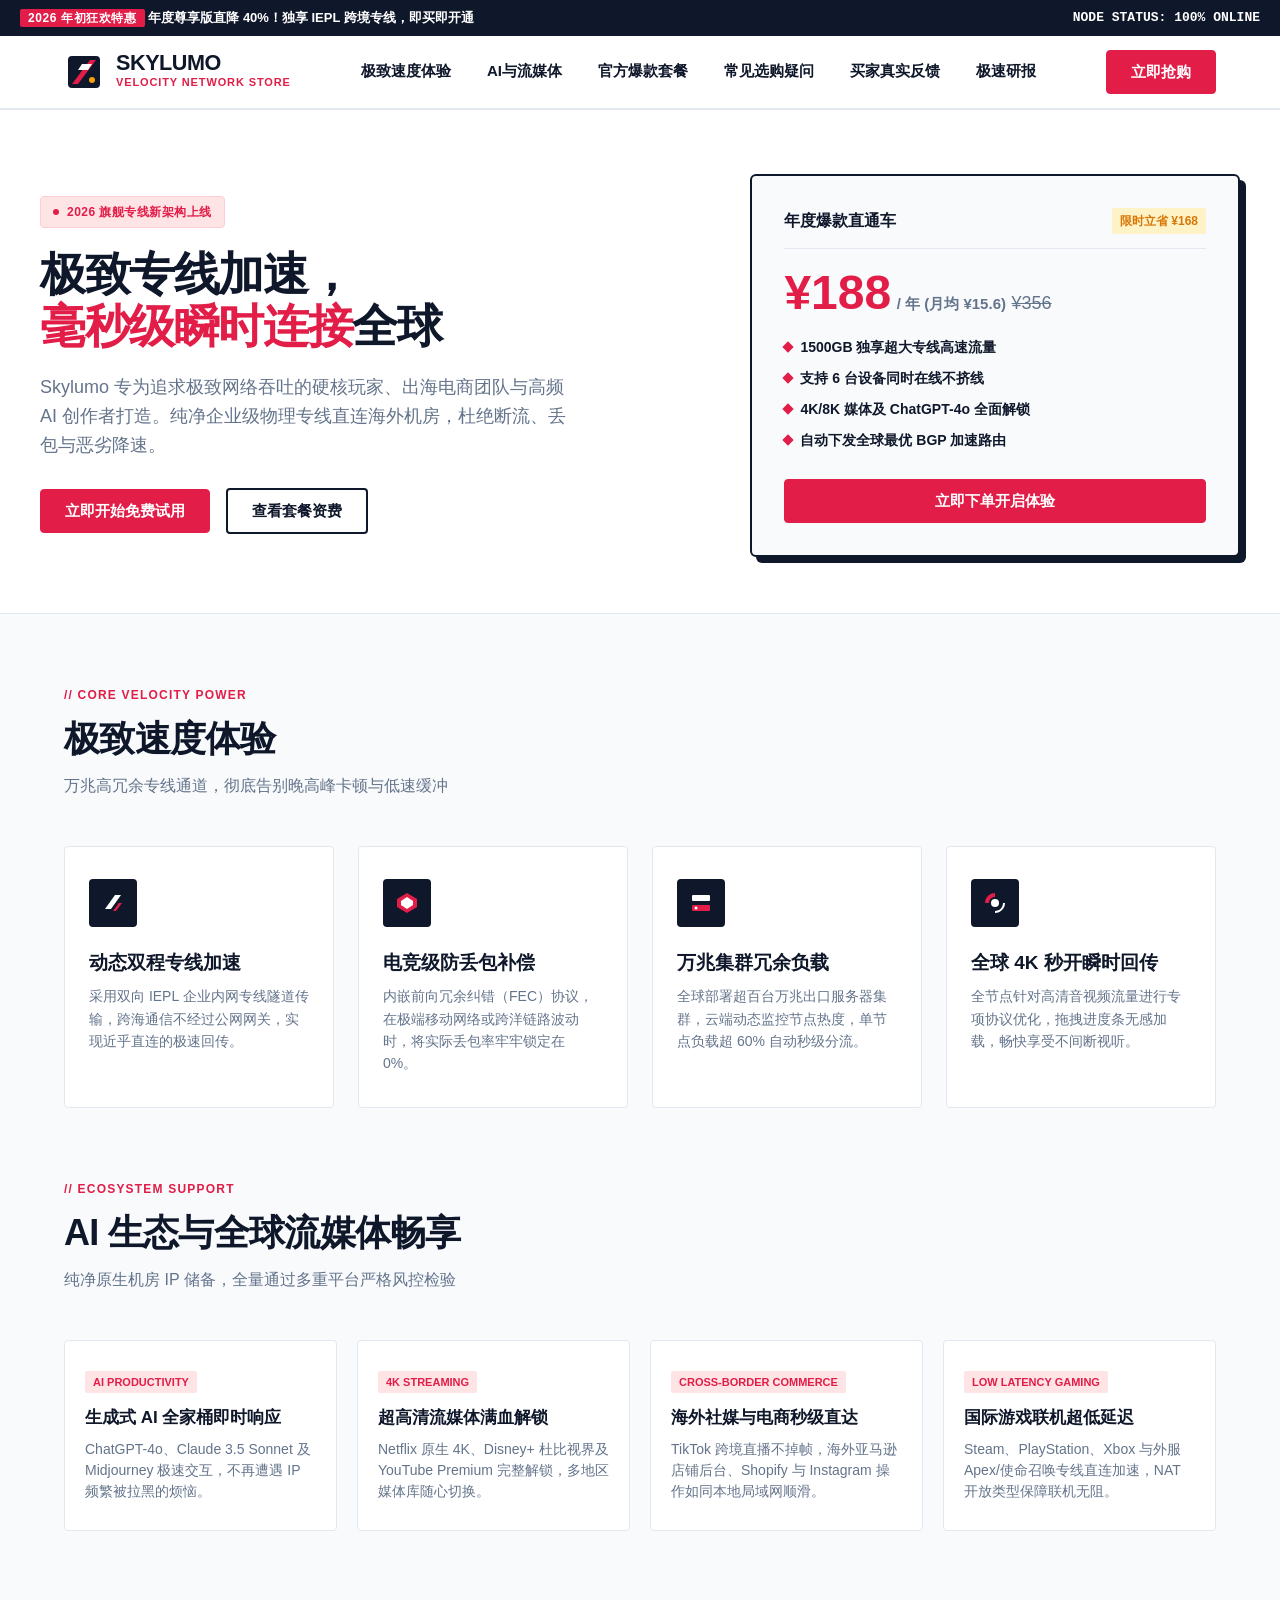
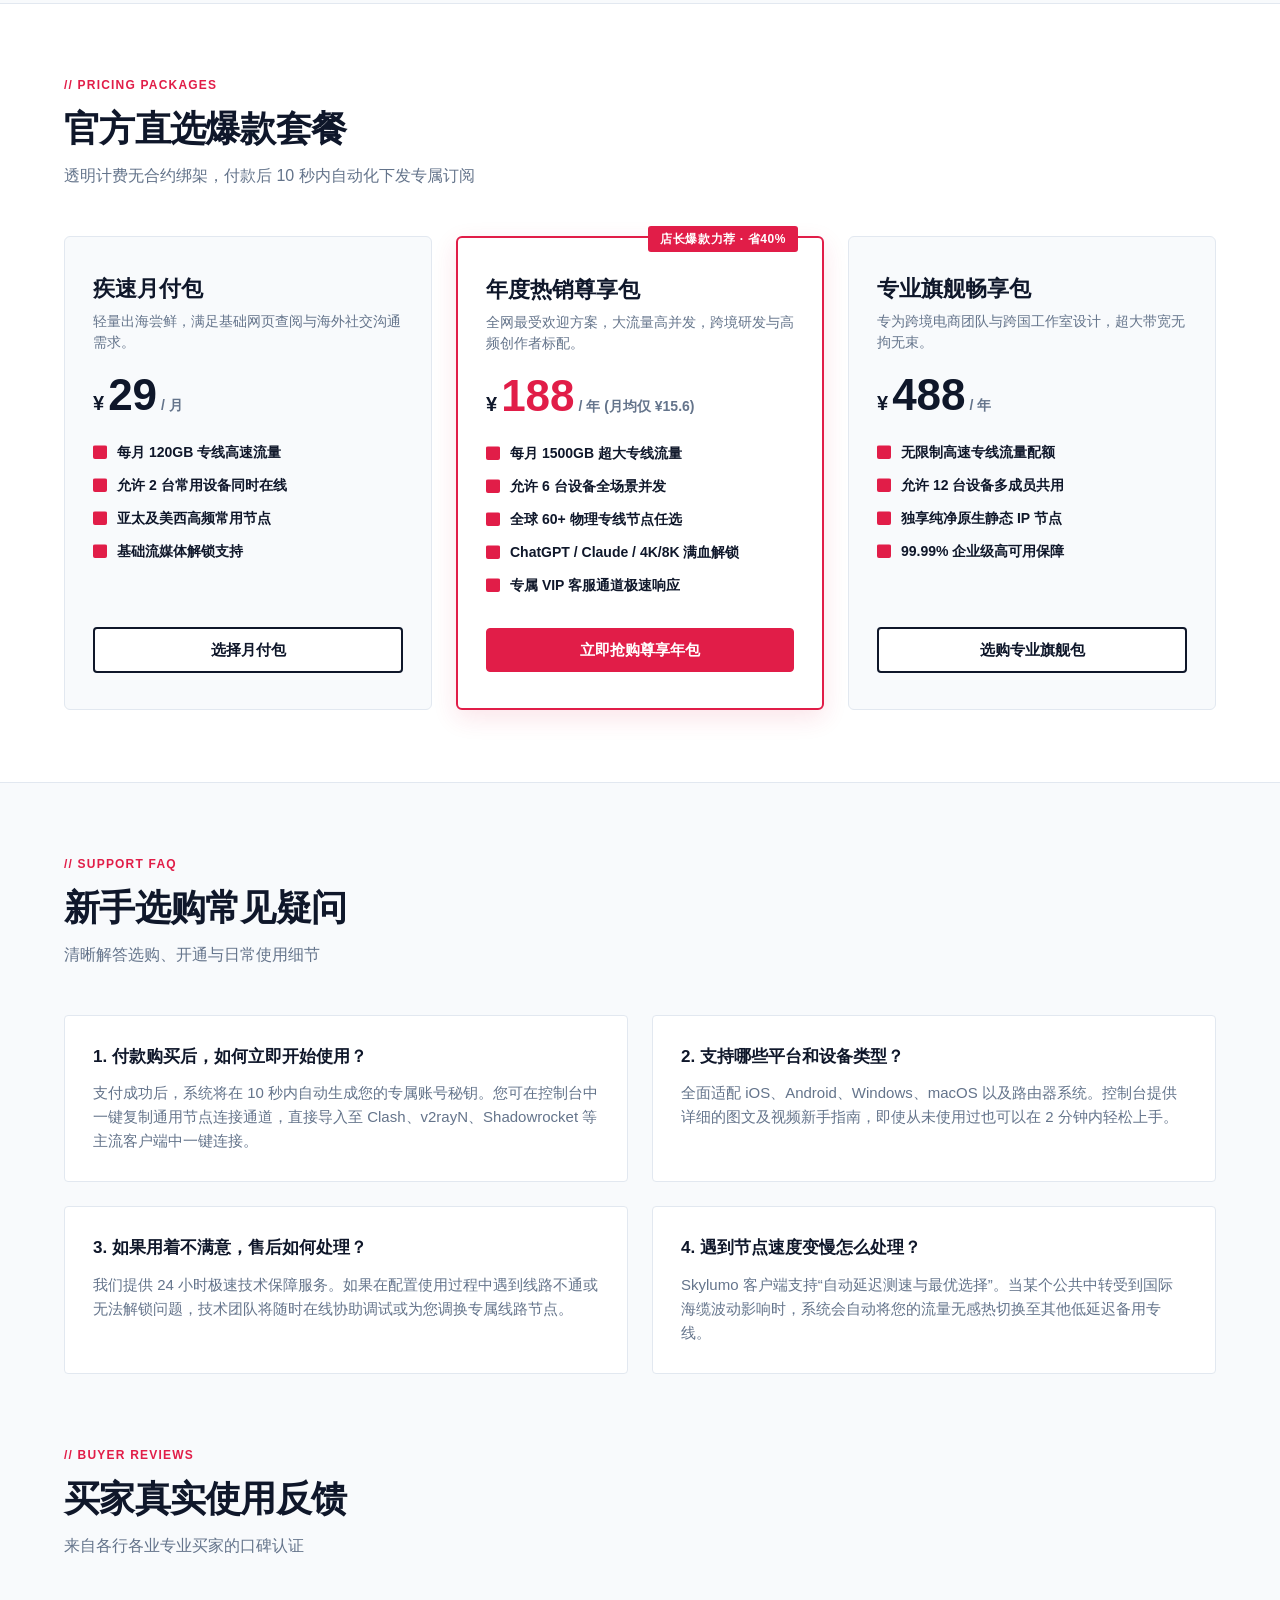
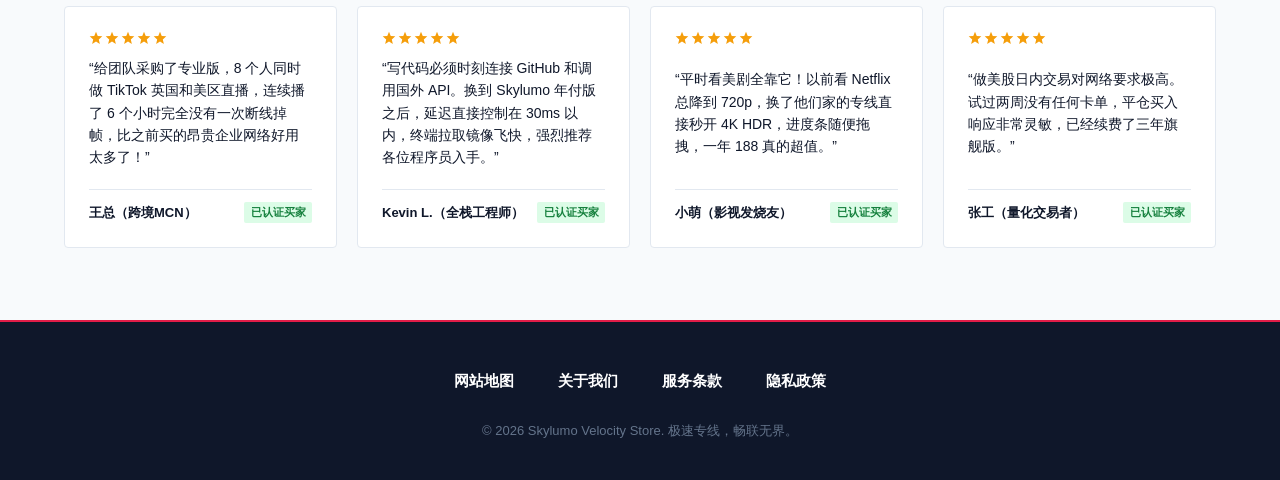
==== commit c1807ffe: "fix: remove external blog links, desensitize subscription terms, and align official landing page sty" ====
--- a/index.html
+++ b/index.html
@@ -162,8 +162,8 @@
             <a href="https://ww012.twilightaff.com/#/?code=A56DH1Af" target="_blank" rel="nofollow" class="btn-store btn-crimson">
               立即开始免费试用
             </a>
-            <a href="https://tizilab.net/paihang/" target="_blank" class="btn-store btn-speed-ghost">
-              2026最新梯子推荐
+            <a href="#plans" target="_blank" class="btn-store btn-speed-ghost">
+              查看套餐资费
             </a>
           </div>
         </div>
@@ -408,7 +408,7 @@
         <div class="faq-drawer-tile">
           <h3 class="faq-drawer-q">1. 付款购买后，如何立即开始使用？</h3>
           <p class="faq-drawer-a">
-            支付成功后，系统将在 10 秒内自动生成您的专属账号秘钥。您可在控制台中一键复制通用订阅链接，直接导入至 Clash、v2rayN、Shadowrocket 等主流客户端中一键连接。
+            支付成功后，系统将在 10 秒内自动生成您的专属账号秘钥。您可在控制台中一键复制通用节点连接通道，直接导入至 Clash、v2rayN、Shadowrocket 等主流客户端中一键连接。
           </p>
         </div>
 
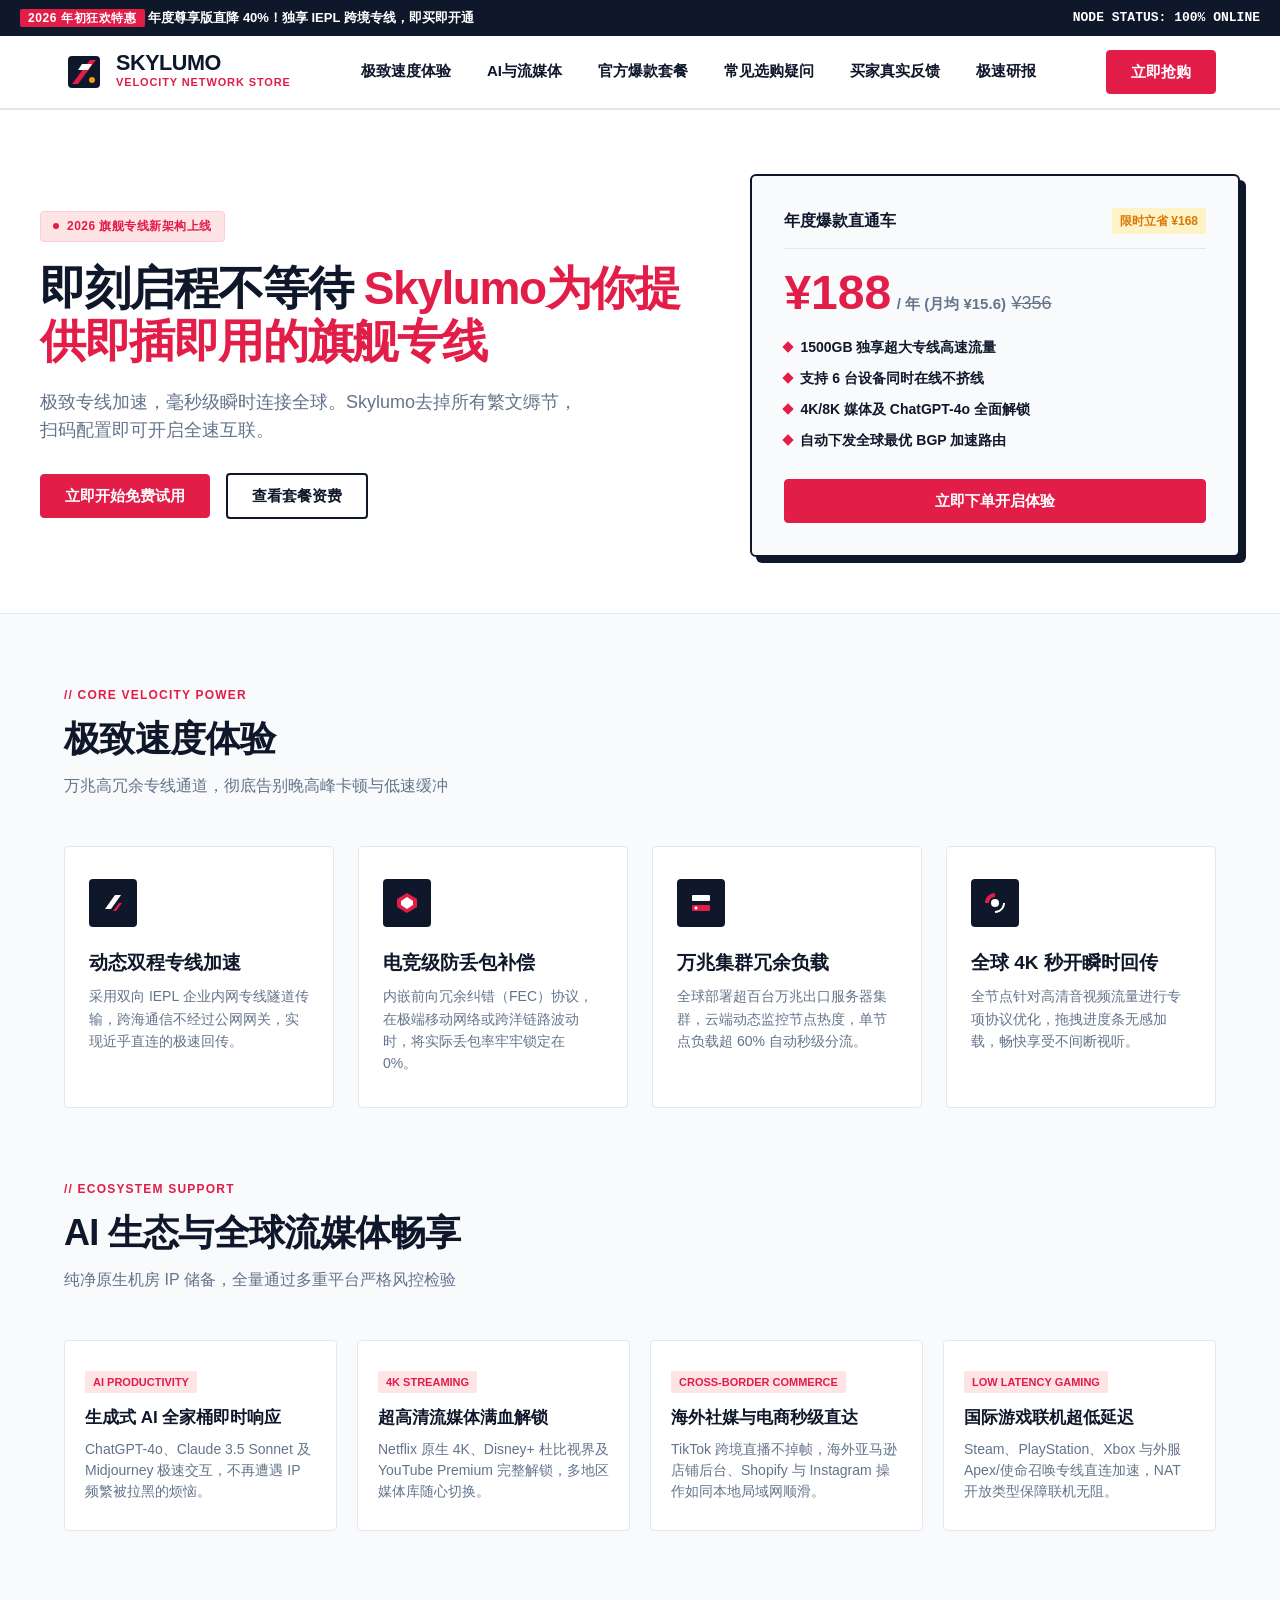
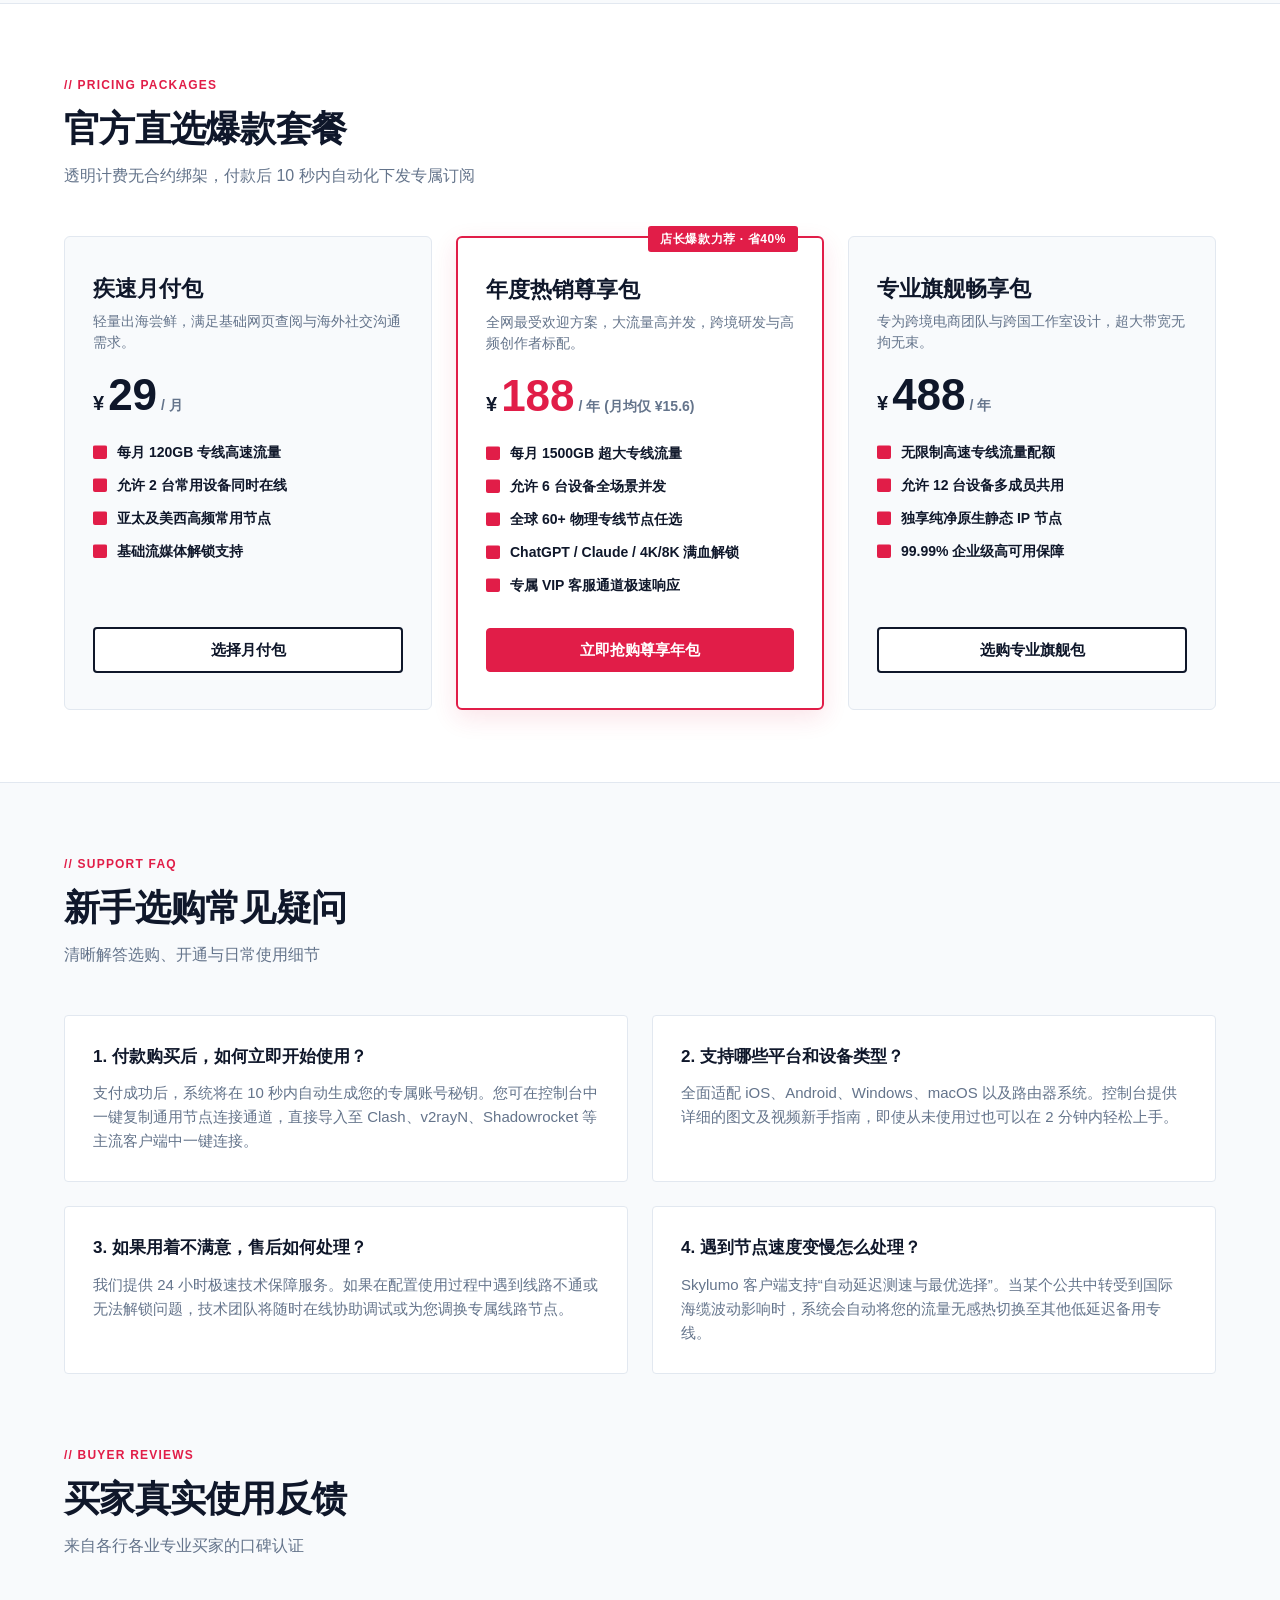
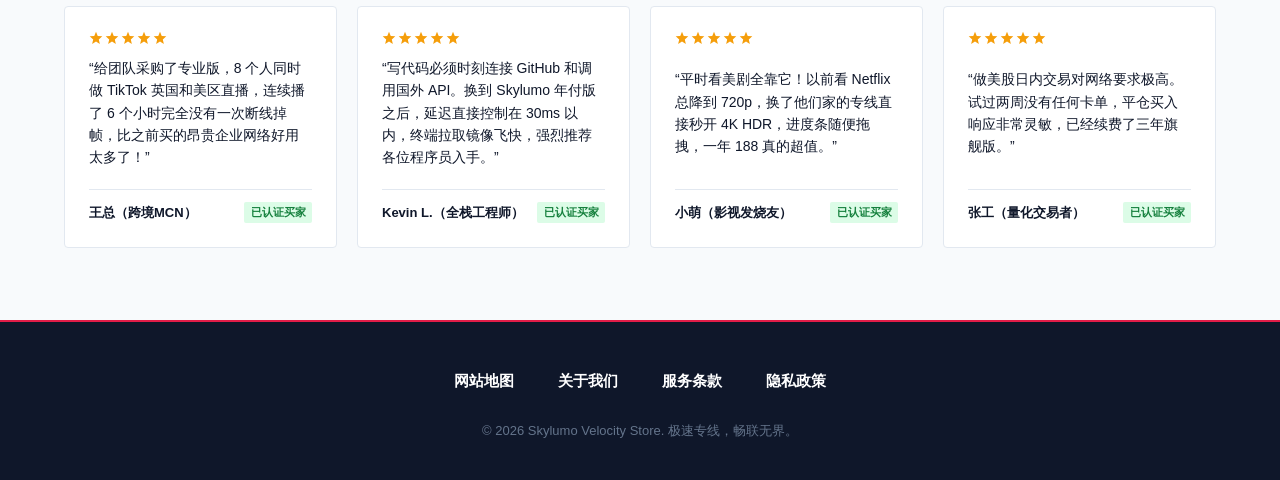
==== commit 502afdbe: "revert: restore original layout and structure prior to pricing changes while keeping bespoke hero in" ====
--- a/index.html
+++ b/index.html
@@ -3,7 +3,7 @@
 <head>
   <meta charset="UTF-8">
   <meta name="viewport" content="width=device-width, initial-scale=1.0">
-  <title>Skylumo 官方旗舰店 - 万兆物理专线网络加速 | 电商直播与硬核电竞极速秒开</title>
+  <title>Skylumo 专线体验馆 - 万兆物理专线网络加速 | 电商直播与硬核电竞极速秒开</title>
   <meta name="description" content="Skylumo 官方直营高品质物理专线网络加速服务。万兆独享带宽，专为跨境电商直播、硬核电竞对战及 AI 高清视频生成赋能，实现大文件下载与 4K 超清极速秒开。2026 爆款机场推荐，即买即用 10 秒开通，全面满足多设备全屋加速诉求！">
   <meta name="keywords" content="Skylumo, 网络加速, 机场推荐, 极速秒开, 跨境电商专线, TikTok直播加速, 电竞加速器, 软路由翻墙, 独享IEPL, 科学上网购买">
   <link rel="canonical" href="https://skylum.shop/">
@@ -152,12 +152,8 @@
             <span style="display:inline-block; width:6px; height:6px; background:#e11d48; border-radius:50%;"></span>
             <span>2026 旗舰专线新架构上线</span>
           </div>
-          <h1 class="hero-rapid-title">
-            极致专线加速，<br><span>毫秒级瞬时连接</span>全球
-          </h1>
-          <p class="hero-rapid-subtitle">
-            Skylumo 专为追求极致网络吞吐的硬核玩家、出海电商团队与高频 AI 创作者打造。纯净企业级物理专线直连海外机房，杜绝断流、丢包与恶劣降速。
-          </p>
+          <h1 class="hero-rapid-title">即刻启程不等待 <span>Skylumo为你提供即插即用的旗舰专线</span></h1>
+          <p class="hero-rapid-subtitle">极致专线加速，毫秒级瞬时连接全球。Skylumo去掉所有繁文缛节，扫码配置即可开启全速互联。</p>
           <div class="hero-rapid-actions">
             <a href="https://ww012.twilightaff.com/#/?code=A56DH1Af" target="_blank" rel="nofollow" class="btn-store btn-crimson">
               立即开始免费试用
